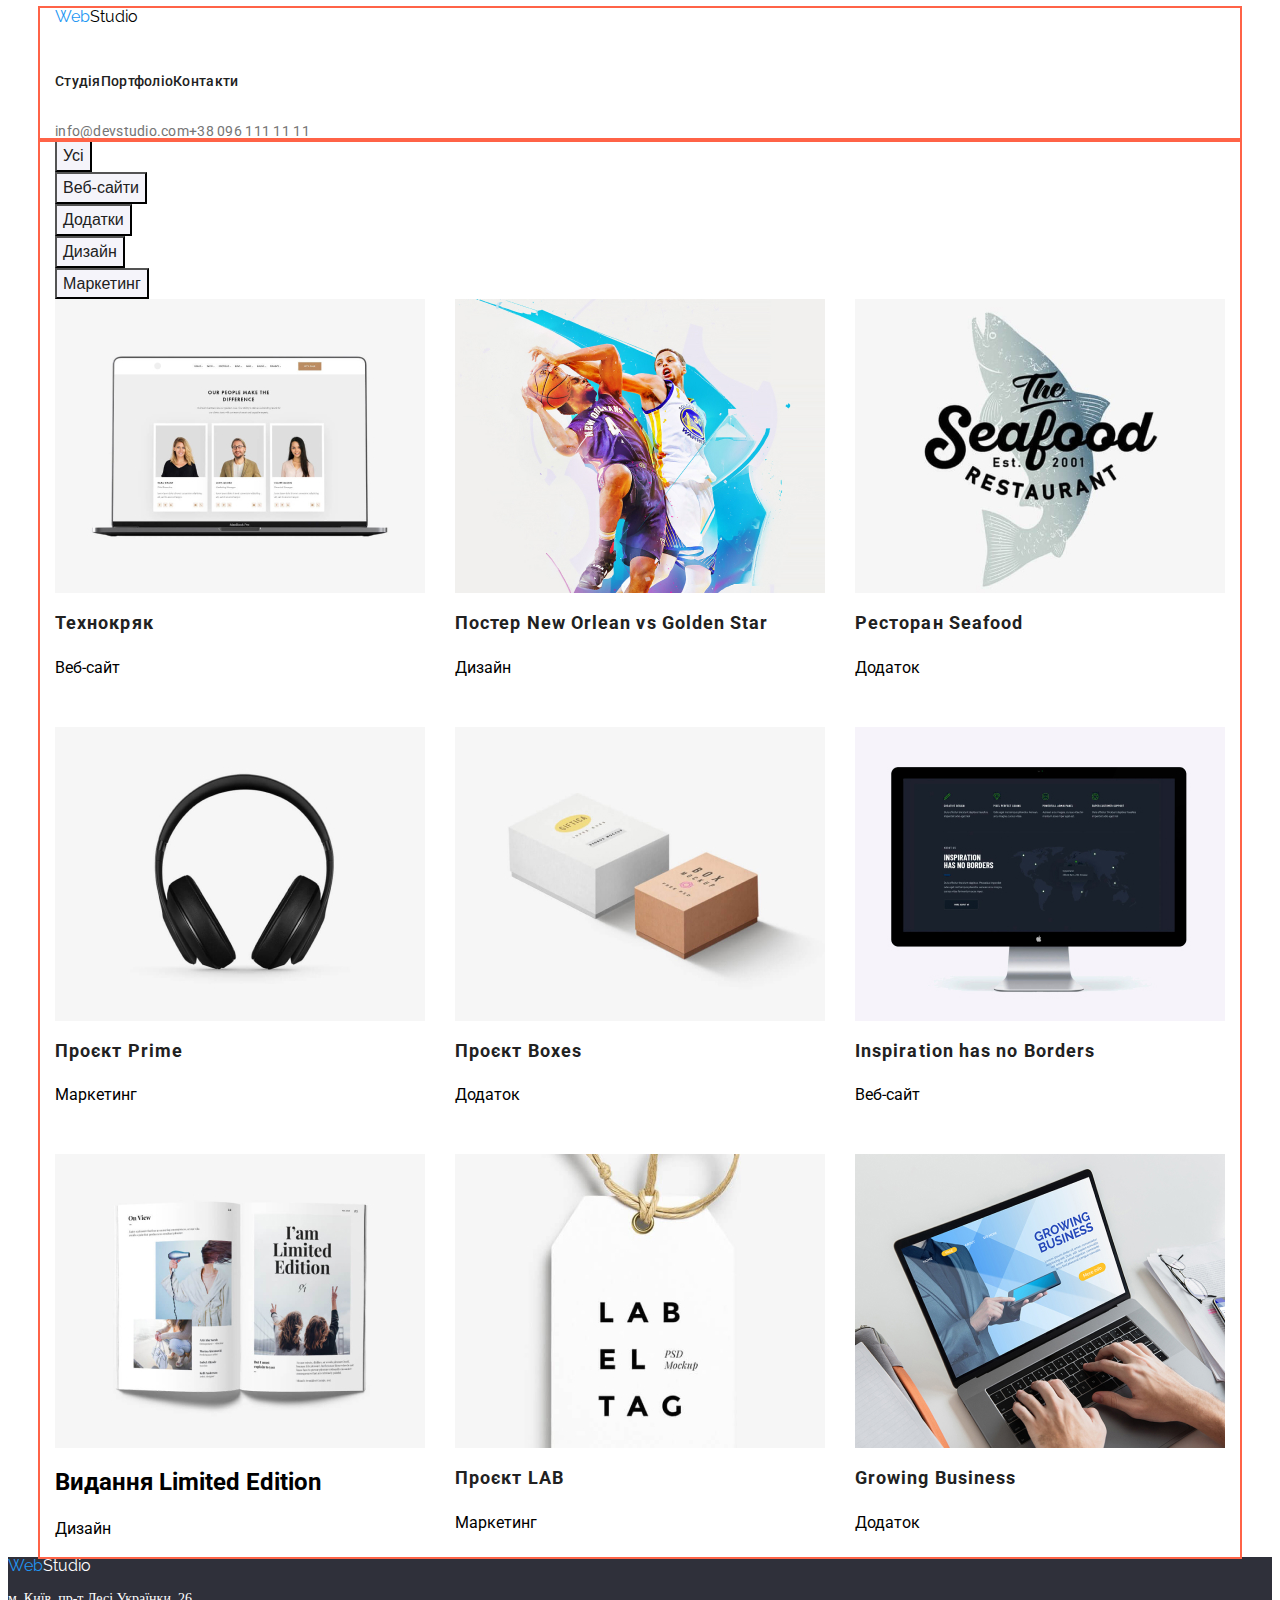
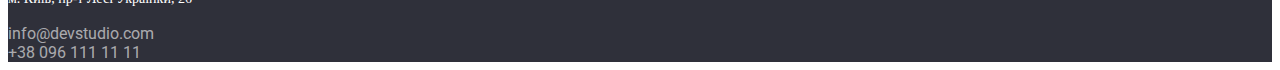
==== portfolio.html @ 12a49da2 "Вносить зміни у стилістику" ====
<!DOCTYPE html>
<html lang="uk">
  <head>
    <meta charset="UTF-8" />
    <meta http-equiv="X-UA-Compatible" content="IE=edge" />
    <meta name="viewport" content="width=device-width, initial-scale=1.0" />
    <title>Портфоліо</title>
    <link rel="preconnect" href="https://fonts.googleapis.com" />
    <link rel="preconnect" href="https://fonts.gstatic.com" crossorigin />
    <link
      href="https://fonts.googleapis.com/css2?family=Raleway:wght@700&family=Roboto:wght@400;500;700;900&display=swap"
      rel="stylesheet"
    />
    <link
      rel="stylesheet"
      href="https://cdnjs.cloudflare.com/ajax/libs/modern-normalize/1.1.0/modern-normalize.min.css"
      integrity="sha512-wpPYUAdjBVSE4KJnH1VR1HeZfpl1ub8YT/NKx4PuQ5NmX2tKuGu6U/JRp5y+Y8XG2tV+wKQpNHVUX03MfMFn9Q=="
      crossorigin="anonymous"
      referrerpolicy="no-referrer"
    />
    <link rel="stylesheet" href="./css/styles.css" />
  </head>
  <body>
    <header class="header">
      <div class="container">
        <a href="" class="link logo"
          ><span class="logo-decorate">Web</span>Studio</a
        >
        <p></p>
        <nav class="nav">
          <ul class="nav-list">
            <li class="current list">
              <a href="" class="nav-link link">Студія</a>
            </li>
            <li class="list">
              <a href="./portfolio.html" class="nav-link link">Портфоліо</a>
            </li>
            <li class="list"><a href="" class="nav-link link">Контакти</a></li>
          </ul>
        </nav>
        <ul class="contacts">
          <li class="list">
            <a class="link contacts-link" href="mailto:info@devstudio.com"
              >info@devstudio.com</a
            >
          </li>
          <li class="list">
            <a class="link contacts-link" href="tel:+380961111111"
              >+38 096 111 11 11</a
            >
          </li>
        </ul>
      </div>
    </header>
    <main>
      <section>
        <div class="container buttons-list">
          <h1 class="visually-hidden">Портфоліо</h1>
          <ul>
            <li class="link list">
              <button class="button" type="button">Усі</button>
            </li>
            <li class="link list">
              <button class="button" type="button">Веб-сайти</button>
            </li>
            <li class="link list">
              <button class="button" type="button">Додатки</button>
            </li>
            <li class="link list">
              <button class="button" type="button">Дизайн</button>
            </li>
            <li class="link list">
              <button class="button" type="button">Маркетинг</button>
            </li>
          </ul>
          <ul class="projects">
            <li class="projects-list link list">
              <img
                class="projects-item"
                src="./img/tehnokryack.jpg"
                width="370"
                alt="Технокряк"
              />
              <div class="projects-description">
                <h2 class="projects-title">Технокряк</h2>
                <p class="projects-about">Веб-сайт</p>
              </div>
            </li>
            <li class="projects-list link list">
              <img
                class="projects-item"
                src="./img/new-orlean.jpg"
                width="370"
                alt="New Orlean постер"
              />
              <div class="projects-description">
                <h2 class="projects-title">Постер New Orlean vs Golden Star</h2>
                <p class="projects-about">Дизайн</p>
              </div>
            </li>
            <li class="projects-list link list">
              <img
                class="projects-item"
                src="./img/seafood.jpg"
                width="370"
                alt="Ресторан Seafood"
              />
              <div class="projects-description">
                <h2 class="projects-title">Ресторан Seafood</h2>
                <p class="projects-about">Додаток</p>
              </div>
            </li>
            <li class="projects-list link list">
              <img
                class="projects-item"
                src="./img/prime.jpg"
                width="370"
                alt="Проєкт Prime"
              />
              <div class="projects-description">
                <h2 class="projects-title">Проєкт Prime</h2>
                <p class="projects-about">Маркетинг</p>
              </div>
            </li>
            <li class="projects-list link list">
              <img
                class="projects-item"
                src="./img/boxes.jpg"
                width="370"
                alt="Проєкт Boxes"
              />
              <div class="projects-description">
                <h2 class="projects-title">Проєкт Boxes</h2>
                <p class="projects-about">Додаток</p>
              </div>
            </li>
            <li class="projects-list link list">
              <img
                class="projects-item"
                src="./img/inspiration.jpg"
                width="370"
                alt="Inspiration has no Borders"
              />
              <div class="projects-description">
                <h2 class="projects-title">Inspiration has no Borders</h2>
                <p class="projects-about">Веб-сайт</p>
              </div>
            </li>
            <li class="projects-list link list">
              <img
                class="projects-item"
                src="./img/limited-edition.jpg"
                width="370"
                alt="Видання Limited Edition"
              />
              <div class="projects-description">
                <h2>Видання Limited Edition</h2>
                <p class="projects-about">Дизайн</p>
              </div>
            </li>
            <li class="projects-list link list">
              <img
                class="projects-item"
                src="./img/lab.jpg"
                width="370"
                alt="Проєкт LAB"
              />
              <div class="projects-description">
                <h2 class="projects-title">Проєкт LAB</h2>
                <p class="projects-about">Маркетинг</p>
              </div>
            </li>
            <li class="projects-list link list">
              <img
                class="projects-item"
                src="./img/growing-business.jpg"
                width="370"
                alt="Growing Business"
              />
              <div class="projects-description">
                <h2 class="projects-title">Growing Business</h2>
                <p class="projects-about">Додаток</p>
              </div>
            </li>
          </ul>
        </div>
      </section>
    </main>
    <footer class="footer">
      <a href="" class="link logo footer-logo"
        ><span class="logo-decorate">Web</span>Studio</a
      >
      <address class="address">
        <p class="post-address">м. Київ, пр-т Лесі Українки, 26</p>
        <a href="mailto:info@devstudio.com" class="link address-details"
          >info@devstudio.com</a
        ><br />
        <a href="tel:+380961111111" class="link address-details"
          >+38 096 111 11 11</a
        >
      </address>
    </footer>
  </body>
</html>
---- css/styles.css ----
/* -------Загальні --------*/
:root {
    /* Кольори */
--background-primary: #f5f5f5;
--background-second: #F5F4FA;
--background-elements: #2F303A;
--color-primary: #757575;
--color-grey: #212121;
--color-black: #000000;
--color-blue: #2196f3;
--color-white: #ffffff;
}
 
*,
*::before,
*::after {
    box-sizing: border-box;
}

p, h1, h2, h3: {
    margin: 0;
}

ul {
    margin: 0;
    padding: 0;
}

button {
    cursor: pointer;
}

address {
    font-style: normal;
}

.page {
    font-family: 'Roboto', sans-serif;
    font-size: 14px;

    background-color: var(--background-primary);
    color: var(--color-primary);

    letter-spacing: 0.03em;
}

.link {
    text-decoration: none;
    font-family: 'Roboto', sans-serif;
}

.list {
    list-style: none;
}

.visually-hidden {
    position: absolute;
    width: 1px;
    height: 1px;
    margin: -1px;
    border: 0;
    padding: 0;
    
    white-space: nowrap;
    clip-path: inset(100%);
    clip: rect(0 0 0 0);
    overflow: hidden;
  }

.current {
    color: var(--color-blue);
}

.section-title {
    font-weight: 700;
    font-size: 36px;
    line-height: 1.16;
    text-align: center;
}

.container {
    width: 1200px;
    padding-right: 15px;
    padding-left: 15px;
    margin: 0 auto;
    
    outline: 2px solid tomato;
}

img {
    display: block;
}
/* -----Хедер --- */

/* header {
    
} */

.logo {
    font-family: 'Raleway', sans-serif;
    line-height: 1;
    color: var(--color-black);
}

.logo .logo-decorate {
    color: var(--color-blue);
}

/* .nav {
    
} */

.main-nav {
    display: flex;
    align-items: center;
    justify-content: space-around;
    /* padding-top: 24px;
    padding-bottom: 25px; */
}

.nav-list {
    display: flex;
    margin-right: 50px;
}

.nav-list .list:last-child {
    margin-right: 0;
}

.nav-link {
    display: block;
    padding-top: 32px;
    padding-bottom: 32px;

    font-weight: 500;
    font-size: 14px;
    line-height: 1.14;
    letter-spacing: 0.02em;
    color: var(--color-grey);
}

.nav-link:hover,
.nav-link:focus {
    color: var(--color-blue);
}

.contacts {
    display: flex;
}

.contacts .contacts-list + .contacts-list {
    margin-left: 50px;
}

.contacts .contacts-link {
    font-size: 14px;
    line-height: 1.14;
    letter-spacing: 0.02em;
    color: var(--color-primary)
}

.contacts-link:hover,
.contacts-link:focus {
    color: var(--color-blue);
}


/* -------Секція хіро------*/

.hero {
    background-color: var(--background-elements); 
    text-align: center;
}

.hero-content {
    padding: 200px;
  }

.hero-title {
    color: var(--color-white);
    text-transform: uppercase;
    font-weight: 900;
    font-size: 44px;
    line-height: 1.36;
    letter-spacing: 0.06em;
    text-align: center;
    max-width: 696px;
    margin-bottom: 30px;
}
.hero-button {
    background-color: var(--color-blue);
    color: var(--color-white);
    font-weight: 700;
    font-size: 16px;
    line-height: 1.87;
    letter-spacing: 0.06em;
}

/* -----Секція advantages-------*/

/* .advantages {

} */

.advantages .advantages-title {
     font-weight: 700;
     font-size: 14px;
     line-height: 1.14;
     color: var(--color-grey);
     text-transform: uppercase;
}

.advantages .advantages-note {
     line-height: 1.71;
}

.advantages-parts {
    display: flex;
}

.advantages .advantages-list {
    width: calc((100% - 90px)) / 4);
}

-------Секція Duties------- */

/* .duties {

} */

.duties-title {
    margin-bottom: 50px;
} 

.duties .duties-list {
display: flex;
/* justify-content: space-between; */
margin-right: 30px;
padding-bottom: 94px;
}

.duties .duties-list:last-child {
margin-right: 0;
}

.duties-examples {
}

/* -----Секція Team --------*/

/* .team {
}
.team-title {

} */

/* .team-list {
}

.team-icon {
} */
/* .team-photo {
} */
.team .team-name {
    font-weight: 500;
    font-size: 16px;
    line-height: 1.18;
    text-align: center;
}
.team .team-role {
    font-size: 16px;
    text-align: center;
}

.footer {
    background-color: var(--background-elements);
}

.footer-logo {
    color: var(--color-white);
}

.address {
    font: inherit;
}

.address .post-address {
    font-size: 14px;
    color: var(--color-white);
    line-height: 1.46;
}

.address-details {
    color: rgba(255, 255, 255, 0.6);
}

/* .buttons-list {
} */
.button {
    font-weight: 500;
    font-size: 16px;
    line-height: 1.62;
    color: var(--color-grey);
    background-color: var(--background-second);
    text-align: center;
}

.button:hover,
.button:focus {
    color: var(--color-blue);
}

/* ----Секція Portfolio ------ */

.container .buttons-list {
    margin-bottom: 50px;

    
}

/* .buttons-list .list:not(:last-child) {
    margin-right: 8px;
}

.buttons-list .list:last-child {
    margin-right: 0;
} */

.projects {
    display: flex;
    flex-wrap: wrap;
} 

.projects .projects-list {
    width: calc((100% - 60px)) / 3) 
    border: 1px;
    margin-right: 30px;
    margin-bottom: 30px;
}

.projects .projects-list:nth-child(3n) {
    margin-right: 0;
}

.projects .projects-list:nth-last-child(-n+3) {
    margin-bottom: 0;
}

/* .projects-item {
}  */
.projects-title {
    color: var(--color-grey);
    font-weight: 700;
    font-size:18px;
    line-height: 1.71;
    letter-spacing: 00.06em;
}

.projects-about {
    font-size: 16px;
    line-height: 1.6;
}

.projects .projects-description {
    border: 1px;
    border-color: #EEEEEE;
}
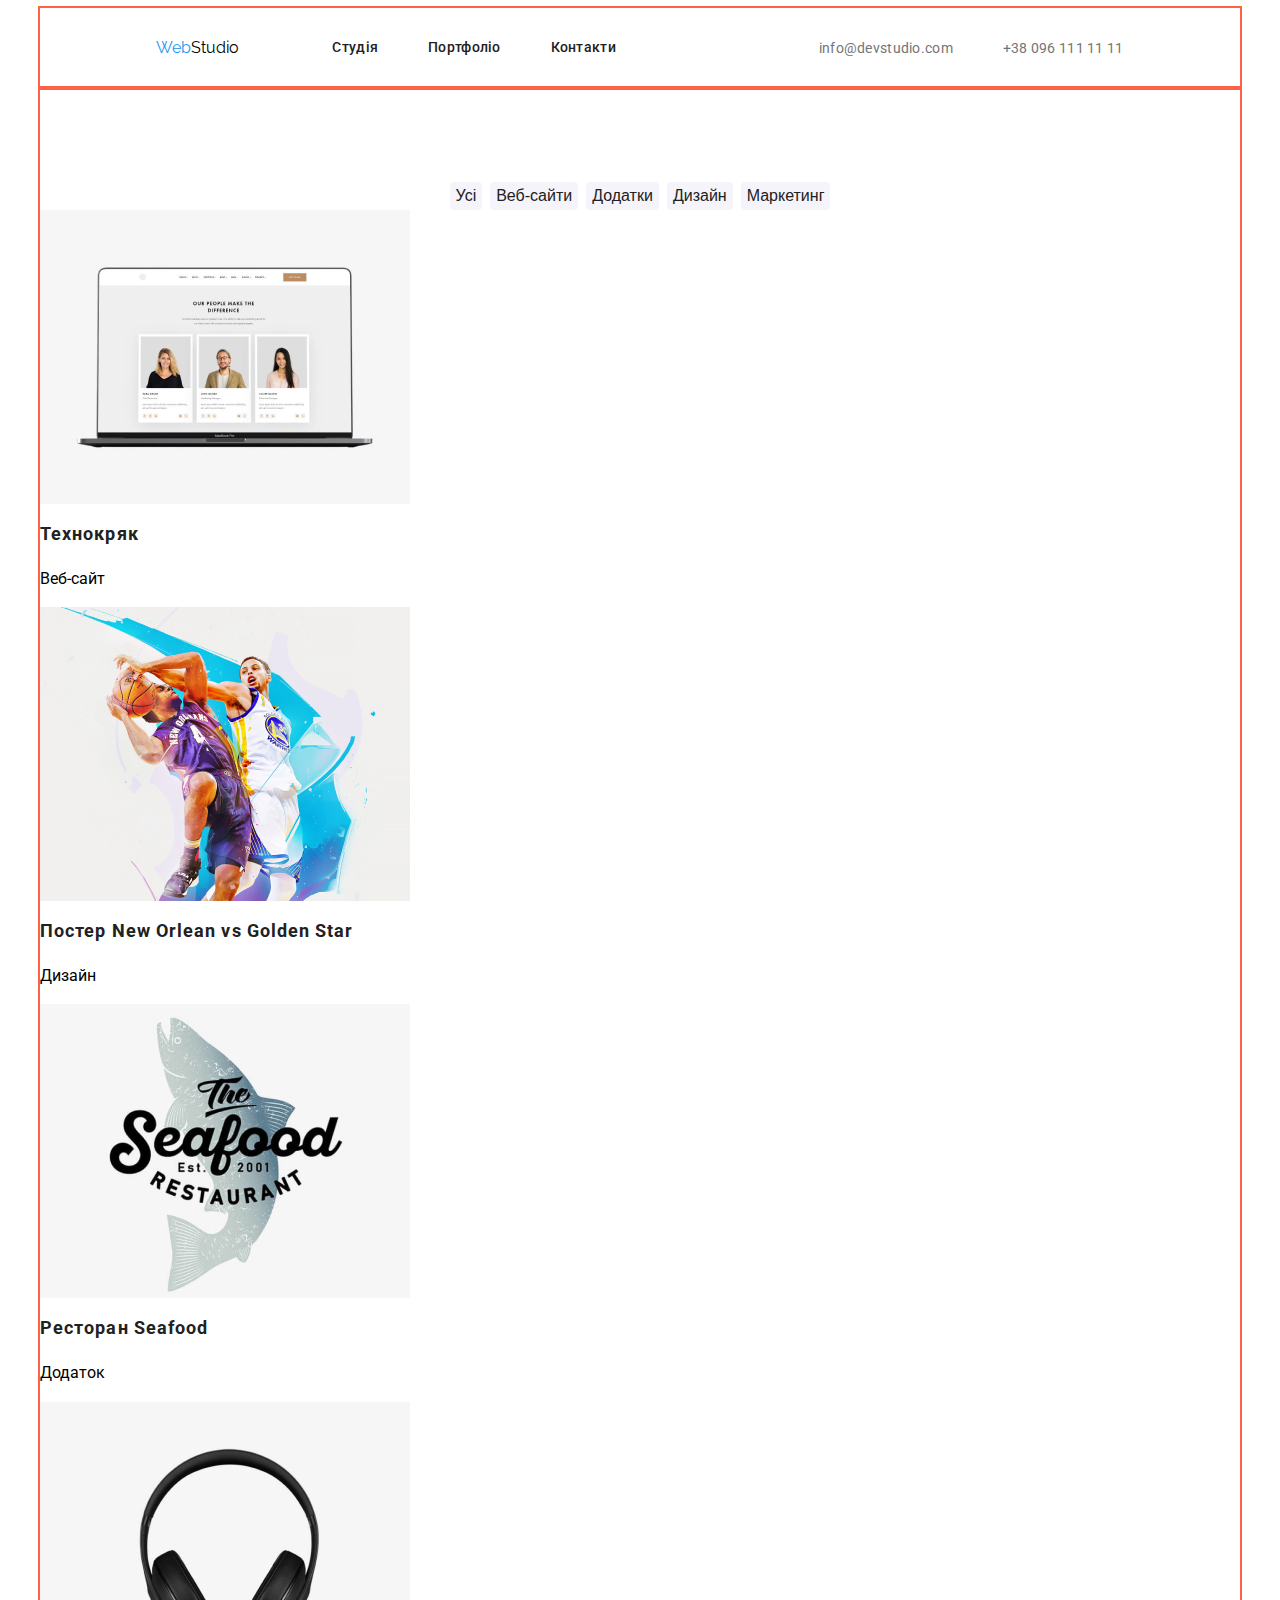
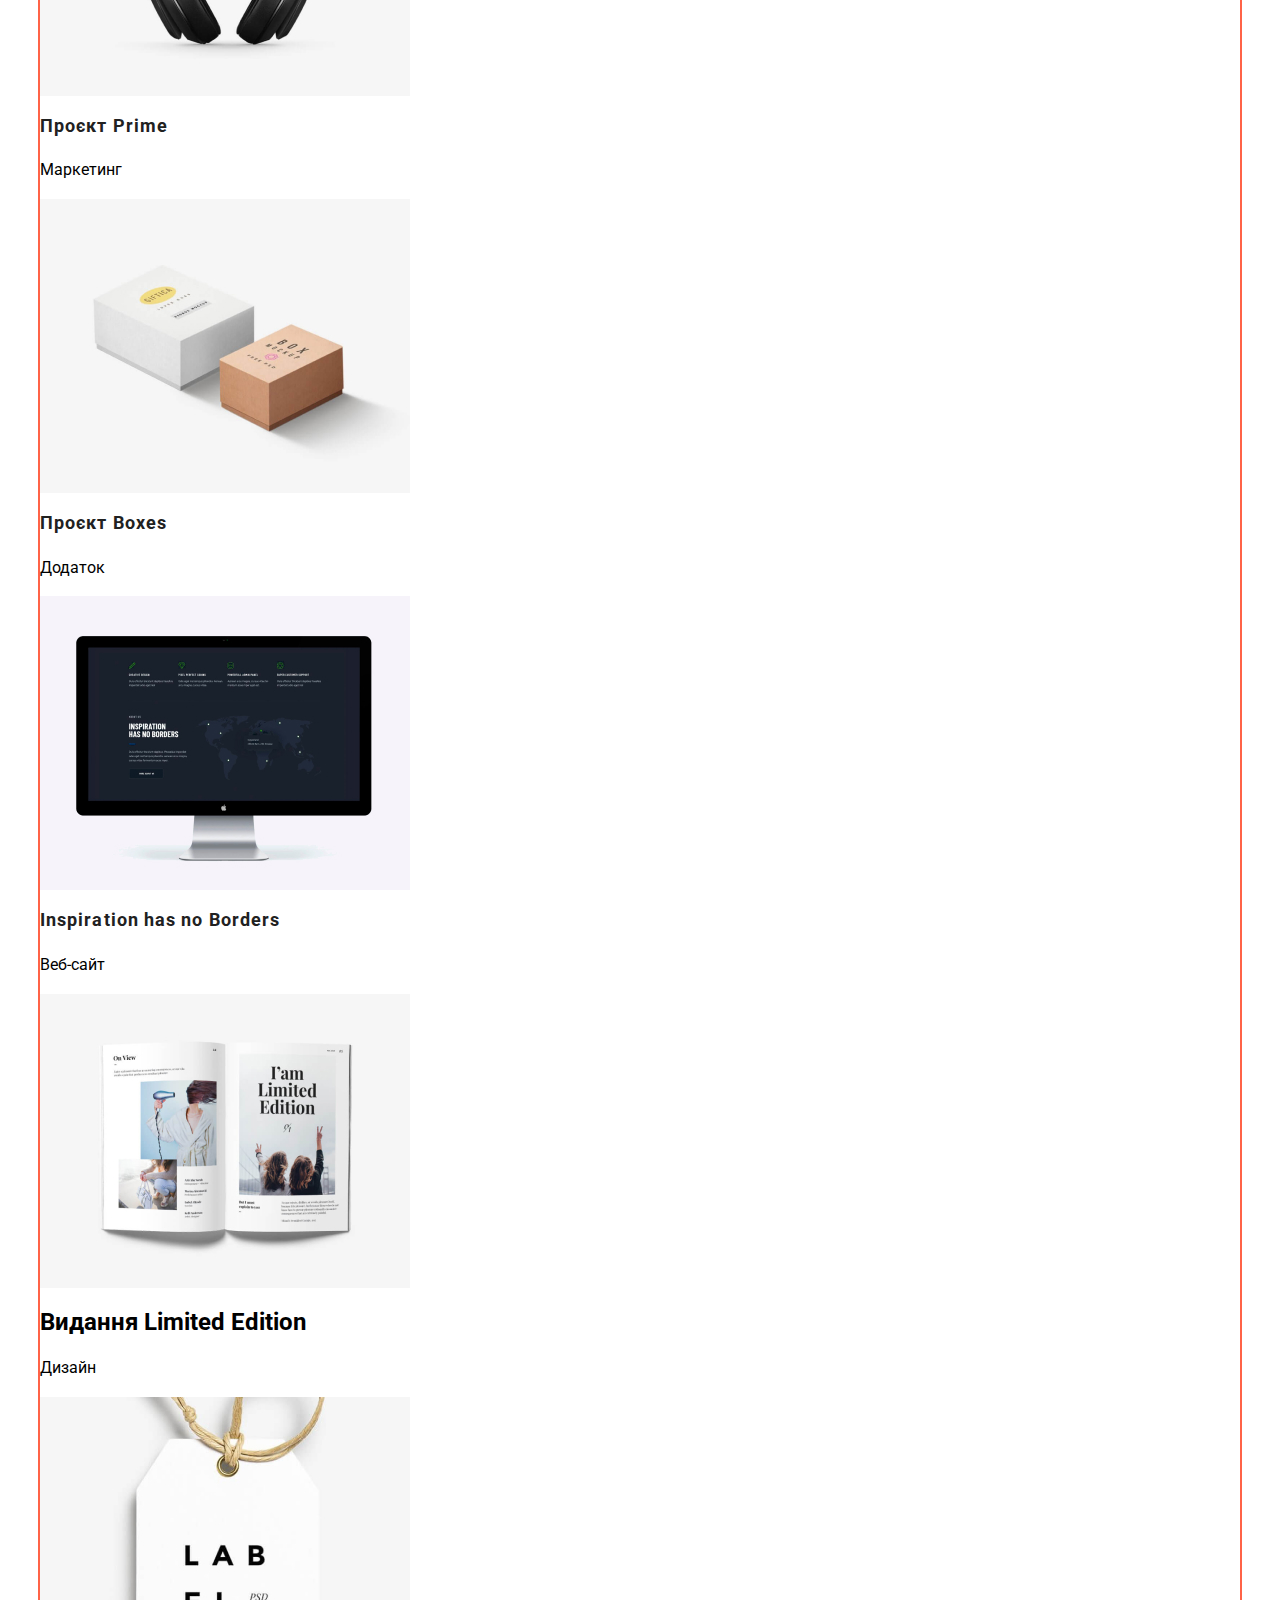
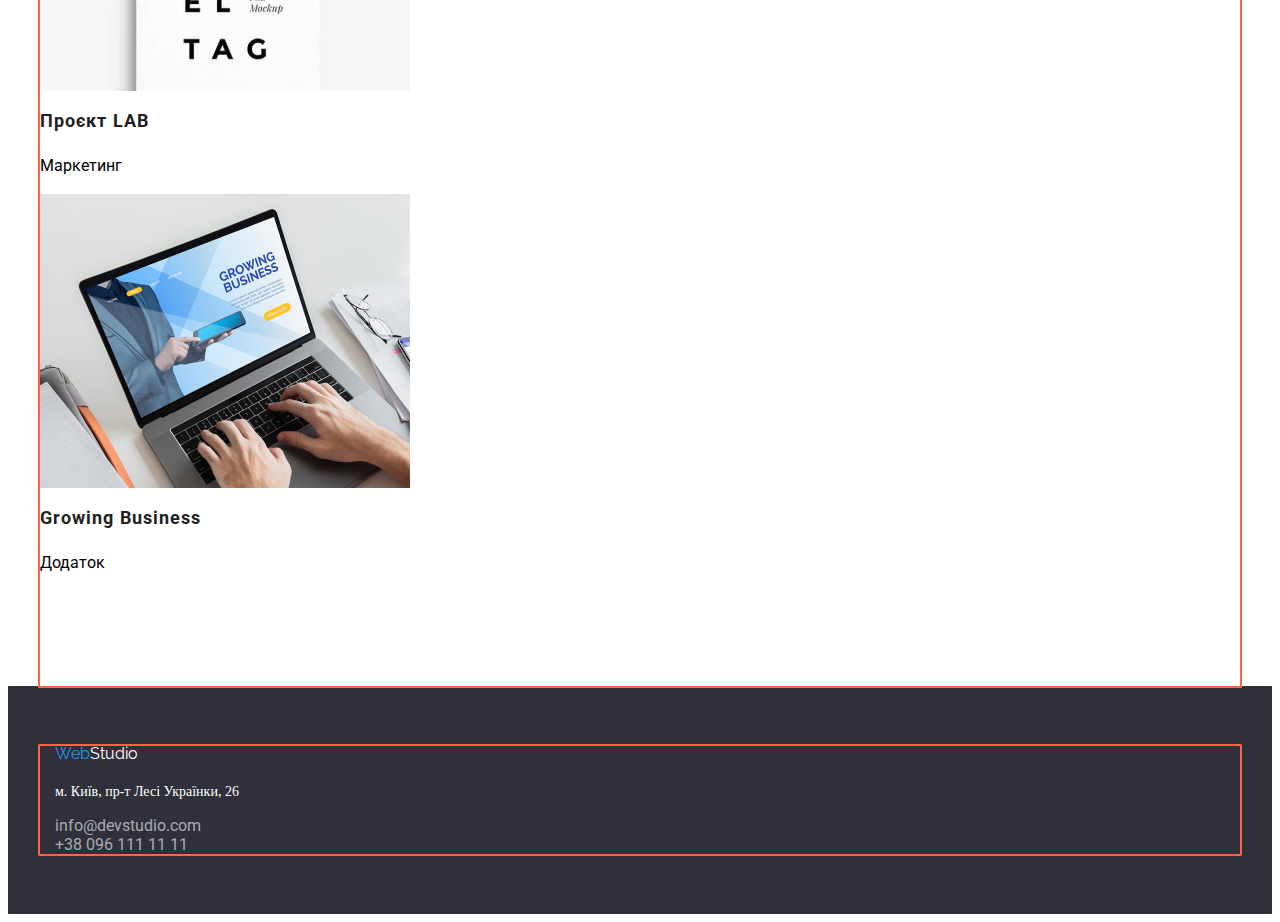
==== commit 092ae05f: "Стилізує кнопки" ====
--- a/portfolio.html
+++ b/portfolio.html
@@ -22,29 +22,33 @@
   </head>
   <body>
     <header class="header">
-      <div class="container">
-        <a href="" class="link logo"
-          ><span class="logo-decorate">Web</span>Studio</a
-        >
-        <p></p>
-        <nav class="nav">
-          <ul class="nav-list">
-            <li class="current list">
-              <a href="" class="nav-link link">Студія</a>
-            </li>
-            <li class="list">
-              <a href="./portfolio.html" class="nav-link link">Портфоліо</a>
-            </li>
-            <li class="list"><a href="" class="nav-link link">Контакти</a></li>
-          </ul>
-        </nav>
+      <div class="container main-nav">
+        <div class="container-nav-logo">
+          <a href="" class="link logo"
+            ><span class="logo-decorate">Web</span>Studio</a
+          >
+          <p></p>
+          <nav class="nav">
+            <ul class="nav-list">
+              <li class="current list">
+                <a href="" class="nav-link link">Студія</a>
+              </li>
+              <li class="list">
+                <a href="./portfolio.html" class="nav-link link">Портфоліо</a>
+              </li>
+              <li class="list">
+                <a href="" class="nav-link link">Контакти</a>
+              </li>
+            </ul>
+          </nav>
+        </div>
         <ul class="contacts">
-          <li class="list">
+          <li class="list contacts-list">
             <a class="link contacts-link" href="mailto:info@devstudio.com"
               >info@devstudio.com</a
             >
           </li>
-          <li class="list">
+          <li class="list contacts-list">
             <a class="link contacts-link" href="tel:+380961111111"
               >+38 096 111 11 11</a
             >
@@ -54,23 +58,23 @@
     </header>
     <main>
       <section>
-        <div class="container buttons-list">
+        <div class="container container-projects">
           <h1 class="visually-hidden">Портфоліо</h1>
-          <ul>
-            <li class="link list">
-              <button class="button" type="button">Усі</button>
-            </li>
-            <li class="link list">
-              <button class="button" type="button">Веб-сайти</button>
-            </li>
-            <li class="link list">
-              <button class="button" type="button">Додатки</button>
-            </li>
-            <li class="link list">
-              <button class="button" type="button">Дизайн</button>
-            </li>
-            <li class="link list">
-              <button class="button" type="button">Маркетинг</button>
+          <ul class="buttons-list">
+            <li class="link list">
+              <button class="button button-portfolio" type="button">Усі</button>
+            </li>
+            <li class="link list">
+              <button class="button button-portfolio" type="button">Веб-сайти</button>
+            </li>
+            <li class="link list">
+              <button class="button button-portfolio" type="button">Додатки</button>
+            </li>
+            <li class="link list">
+              <button class="button button-portfolio" type="button">Дизайн</button>
+            </li>
+            <li class="link list">
+              <button class="button button-portfolio" type="button">Маркетинг</button>
             </li>
           </ul>
           <ul class="projects">
@@ -187,18 +191,20 @@
       </section>
     </main>
     <footer class="footer">
-      <a href="" class="link logo footer-logo"
-        ><span class="logo-decorate">Web</span>Studio</a
-      >
-      <address class="address">
-        <p class="post-address">м. Київ, пр-т Лесі Українки, 26</p>
-        <a href="mailto:info@devstudio.com" class="link address-details"
-          >info@devstudio.com</a
-        ><br />
-        <a href="tel:+380961111111" class="link address-details"
-          >+38 096 111 11 11</a
+      <div class="container">
+        <a href="" class="link logo footer-logo"
+          ><span class="logo-decorate">Web</span>Studio</a
         >
-      </address>
+        <address class="address">
+          <p class="post-address">м. Київ, пр-т Лесі Українки, 26</p>
+          <a href="mailto:info@devstudio.com" class="link address-details"
+            >info@devstudio.com</a
+          ><br />
+          <a href="tel:+380961111111" class="link address-details"
+            >+38 096 111 11 11</a
+          >
+        </address>
+      </div>
     </footer>
   </body>
 </html>
--- a/css/styles.css
+++ b/css/styles.css
@@ -28,6 +28,7 @@
 
 button {
     cursor: pointer;
+    border-radius: 4px;
 }
 
 address {
@@ -106,25 +107,31 @@
     color: var(--color-blue);
 }
 
-/* .nav {
-    
-} */
-
 .main-nav {
     display: flex;
     align-items: center;
     justify-content: space-around;
-    /* padding-top: 24px;
-    padding-bottom: 25px; */
 }
 
 .nav-list {
     display: flex;
-    margin-right: 50px;
-}
-
-.nav-list .list:last-child {
-    margin-right: 0;
+    gap: 50px;
+    align-items: center;
+    margin-left: 93px;
+}
+
+.container-nav-logo {
+    display: flex;
+}
+
+.logo {
+    display: flex;
+    align-items: center;
+}
+
+.contacts {
+    display: flex;
+    gap: 50px;
 }
 
 .nav-link {
@@ -144,14 +151,6 @@
     color: var(--color-blue);
 }
 
-.contacts {
-    display: flex;
-}
-
-.contacts .contacts-list + .contacts-list {
-    margin-left: 50px;
-}
-
 .contacts .contacts-link {
     font-size: 14px;
     line-height: 1.14;
@@ -169,27 +168,30 @@
 
 .hero {
     background-color: var(--background-elements); 
-    text-align: center;
 }
 
 .hero-content {
-    padding: 200px;
+    padding: 200px 452px;
   }
 
 .hero-title {
     color: var(--color-white);
+
     text-transform: uppercase;
     font-weight: 900;
     font-size: 44px;
     line-height: 1.36;
     letter-spacing: 0.06em;
-    text-align: center;
-    max-width: 696px;
+
+    align-items: center;
+    width: 696px; 
     margin-bottom: 30px;
 }
+
 .hero-button {
     background-color: var(--color-blue);
     color: var(--color-white);
+
     font-weight: 700;
     font-size: 16px;
     line-height: 1.87;
@@ -198,9 +200,12 @@
 
 /* -----Секція advantages-------*/
 
-/* .advantages {
-
-} */
+.container-advantages {
+    display: flex;
+    gap: 30px;
+    margin: 0 auto;
+    padding: 94px 0;
+}
 
 .advantages .advantages-title {
      font-weight: 700;
@@ -208,59 +213,51 @@
      line-height: 1.14;
      color: var(--color-grey);
      text-transform: uppercase;
+     margin: 0 auto;
 }
 
 .advantages .advantages-note {
      line-height: 1.71;
 }
 
-.advantages-parts {
-    display: flex;
-}
-
-.advantages .advantages-list {
+.advantages-list {
     width: calc((100% - 90px)) / 4);
 }
 
+.advantages-note {
+    margin: 0 auto;
+}
+
 -------Секція Duties------- */
-
-/* .duties {
-
-} */
+.duties {
+    margin: 0 auto;
+}
 
 .duties-title {
+    margin: 0 0 50px 0;
+} 
+
+.duties .duties-list {
+    display: flex;
+    gap: 30px;
+}
+
+/* -----Секція Team --------*/
+.container-team {
+    padding: 94px 0;
+    margin: 0 auto;
+    background-color: var(--background-second);
+}
+
+.team-list {
+    display: flex;
+    gap: 30px;
+}
+
+.team-title {
     margin-bottom: 50px;
-} 
-
-.duties .duties-list {
-display: flex;
-/* justify-content: space-between; */
-margin-right: 30px;
-padding-bottom: 94px;
-}
-
-.duties .duties-list:last-child {
-margin-right: 0;
-}
-
-.duties-examples {
-}
-
-/* -----Секція Team --------*/
-
-/* .team {
-}
-.team-title {
-
-} */
-
-/* .team-list {
-}
-
-.team-icon {
-} */
-/* .team-photo {
-} */
+}
+
 .team .team-name {
     font-weight: 500;
     font-size: 16px;
@@ -274,10 +271,13 @@
 
 .footer {
     background-color: var(--background-elements);
+
+    padding: 60px 0;
 }
 
 .footer-logo {
     color: var(--color-white);
+    margin-bottom: 20px;
 }
 
 .address {
@@ -303,6 +303,7 @@
     color: var(--color-grey);
     background-color: var(--background-second);
     text-align: center;
+
 }
 
 .button:hover,
@@ -312,21 +313,28 @@
 
 /* ----Секція Portfolio ------ */
 
-.container .buttons-list {
-    margin-bottom: 50px;
-
-    
-}
-
-/* .buttons-list .list:not(:last-child) {
-    margin-right: 8px;
-}
-
-.buttons-list .list:last-child {
-    margin-right: 0;
-} */
-
-.projects {
+.container-projects {
+    padding: 94px 0;
+}
+
+.buttons-list {
+    display: flex;
+    justify-content: center;
+    gap: 8px;å
+}
+
+.button-portfolio {
+    border: 0;
+
+}
+
+.button-portfolio:focus,
+.button-portfolio:hover {
+    background-color: var(--color-blue);
+    color: var(--color-white);
+}
+
+/* .projects {
     display: flex;
     flex-wrap: wrap;
 } 
@@ -344,10 +352,8 @@
 
 .projects .projects-list:nth-last-child(-n+3) {
     margin-bottom: 0;
-}
-
-/* .projects-item {
-}  */
+} */
+
 .projects-title {
     color: var(--color-grey);
     font-weight: 700;
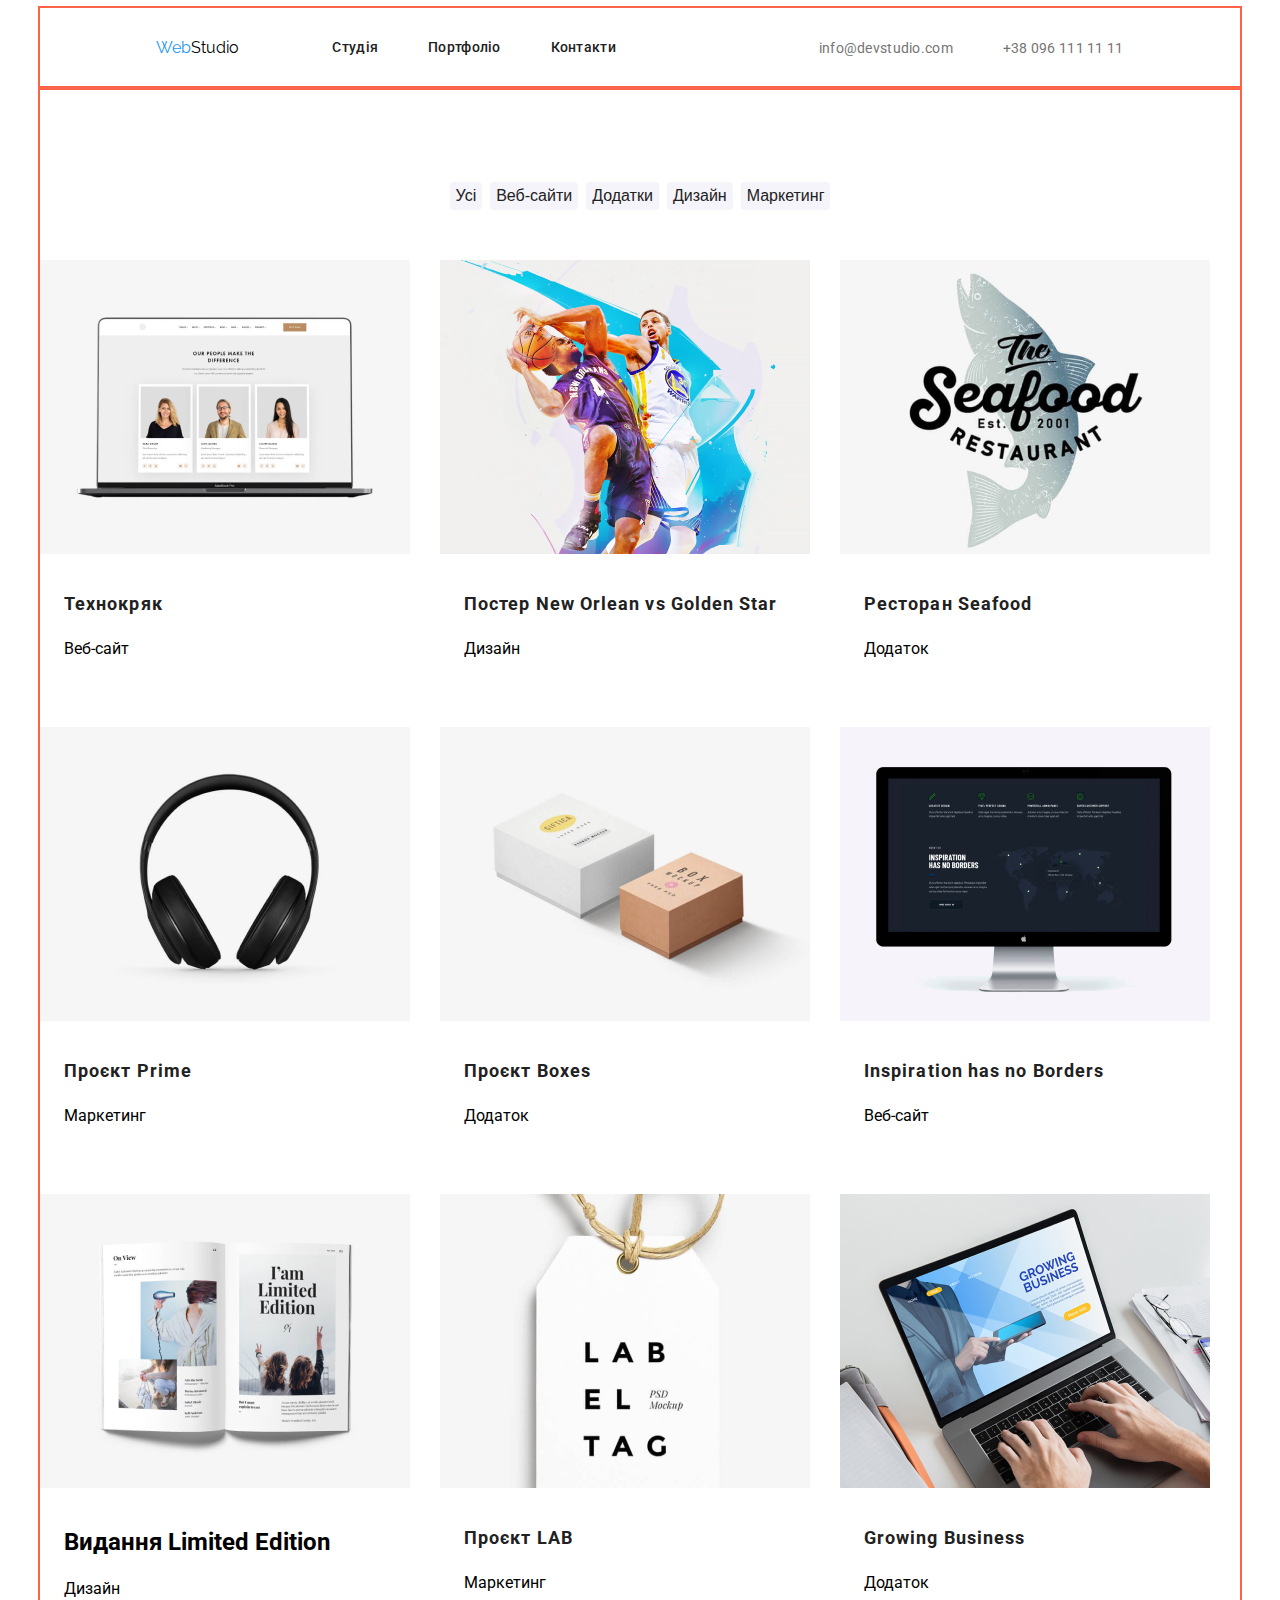
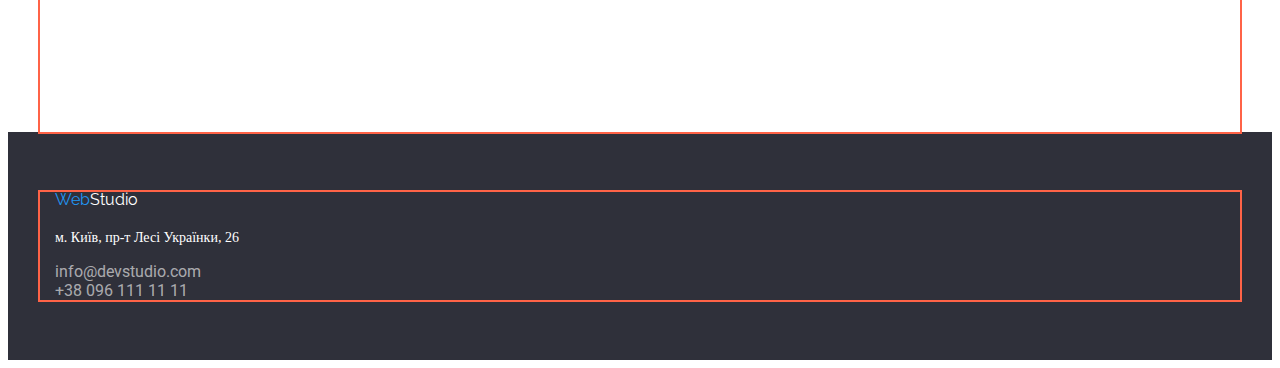
==== commit 5023468d: "вносить зміни" ====
--- a/portfolio.html
+++ b/portfolio.html
@@ -24,17 +24,17 @@
     <header class="header">
       <div class="container main-nav">
         <div class="container-nav-logo">
-          <a href="" class="link logo"
+          <a href="./index.html" class="link logo"
             ><span class="logo-decorate">Web</span>Studio</a
           >
           <p></p>
           <nav class="nav">
             <ul class="nav-list">
+              <li class="list">
+                <a href="./index.html" class="nav-link link">Студія</a>
+              </li>
               <li class="current list">
-                <a href="" class="nav-link link">Студія</a>
-              </li>
-              <li class="list">
-                <a href="./portfolio.html" class="nav-link link">Портфоліо</a>
+                <a href="" class="nav-link link">Портфоліо</a>
               </li>
               <li class="list">
                 <a href="" class="nav-link link">Контакти</a>
--- a/css/styles.css
+++ b/css/styles.css
@@ -320,12 +320,13 @@
 .buttons-list {
     display: flex;
     justify-content: center;
-    gap: 8px;å
+    gap: 8px;
+    margin-bottom: 50px;
 }
 
 .button-portfolio {
     border: 0;
-
+    background-color: var(--background-second);
 }
 
 .button-portfolio:focus,
@@ -334,9 +335,10 @@
     color: var(--color-white);
 }
 
-/* .projects {
+.projects {
     display: flex;
     flex-wrap: wrap;
+
 } 
 
 .projects .projects-list {
@@ -344,6 +346,9 @@
     border: 1px;
     margin-right: 30px;
     margin-bottom: 30px;
+
+    border: 1px;
+    border-color: #EEEEEE;
 }
 
 .projects .projects-list:nth-child(3n) {
@@ -352,7 +357,7 @@
 
 .projects .projects-list:nth-last-child(-n+3) {
     margin-bottom: 0;
-} */
+}
 
 .projects-title {
     color: var(--color-grey);
@@ -368,6 +373,5 @@
 }
 
 .projects .projects-description {
-    border: 1px;
-    border-color: #EEEEEE;
+   padding: 20px 24px;
 }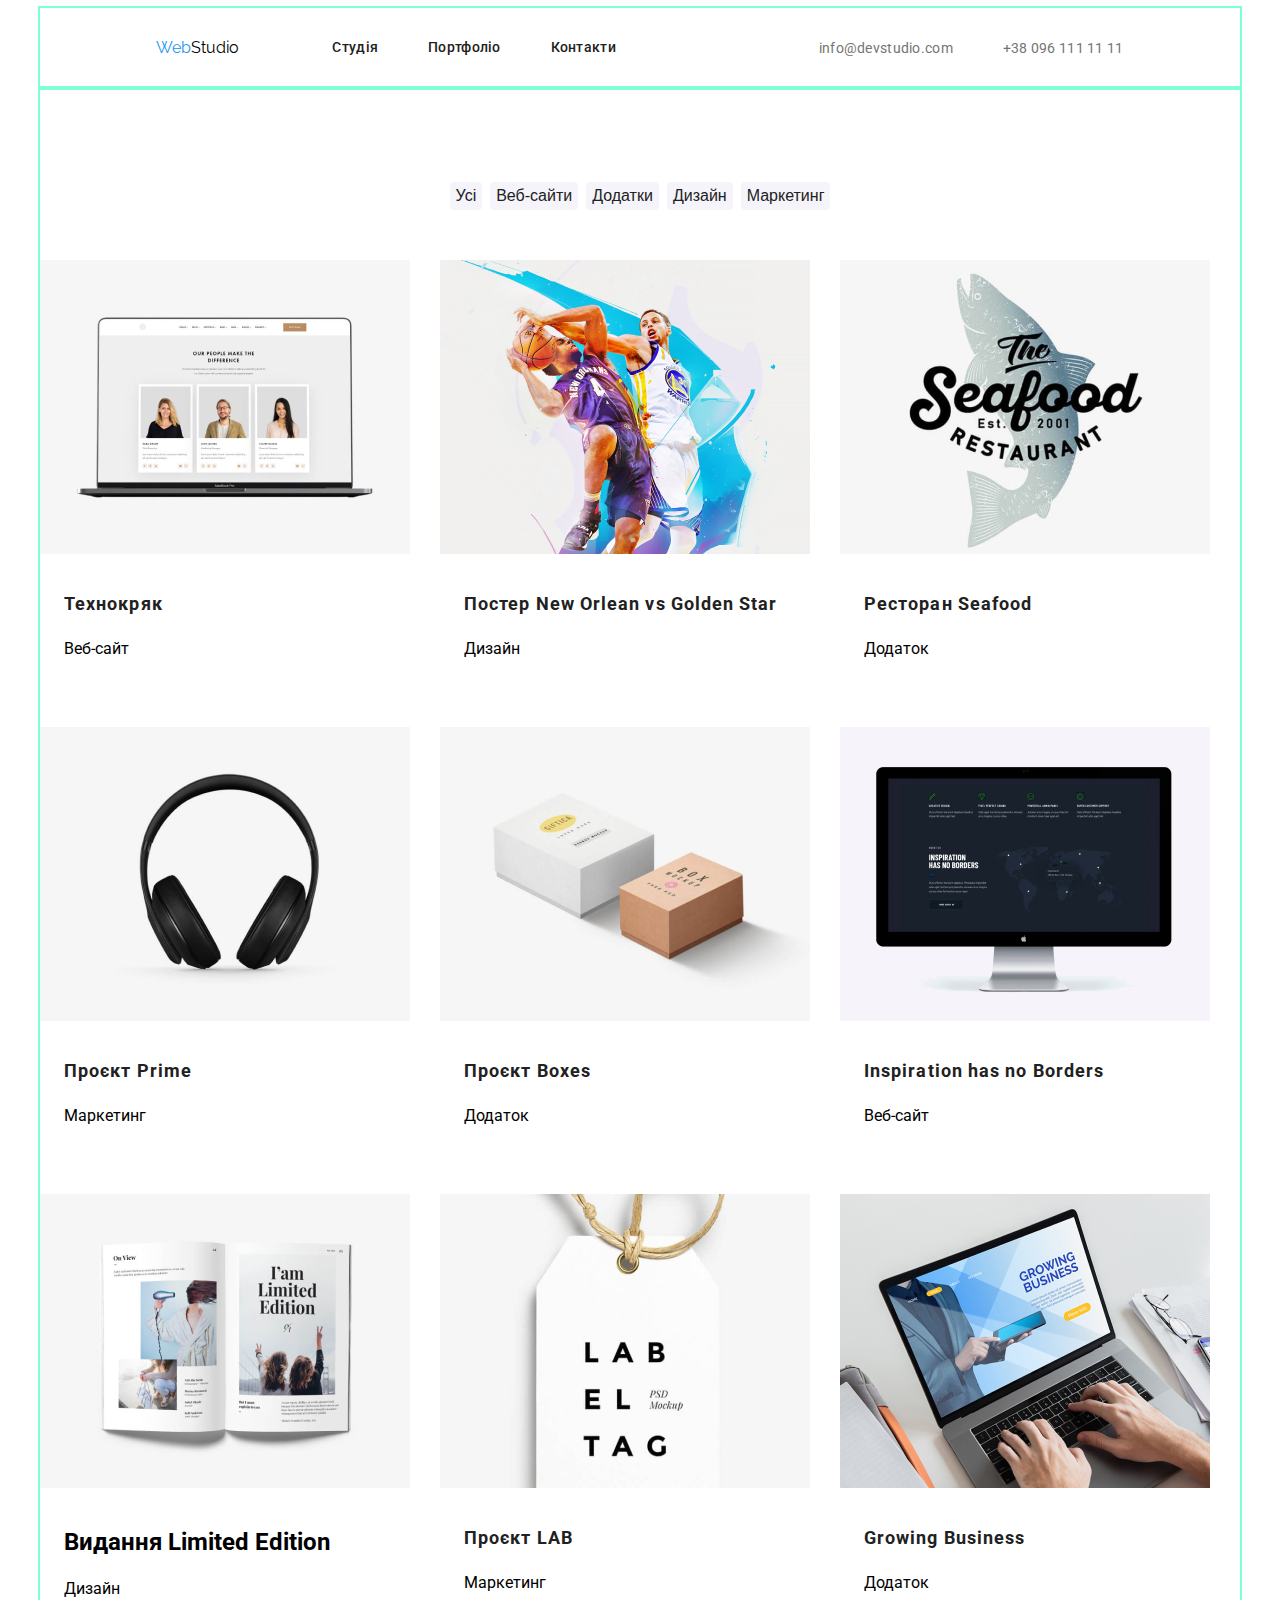
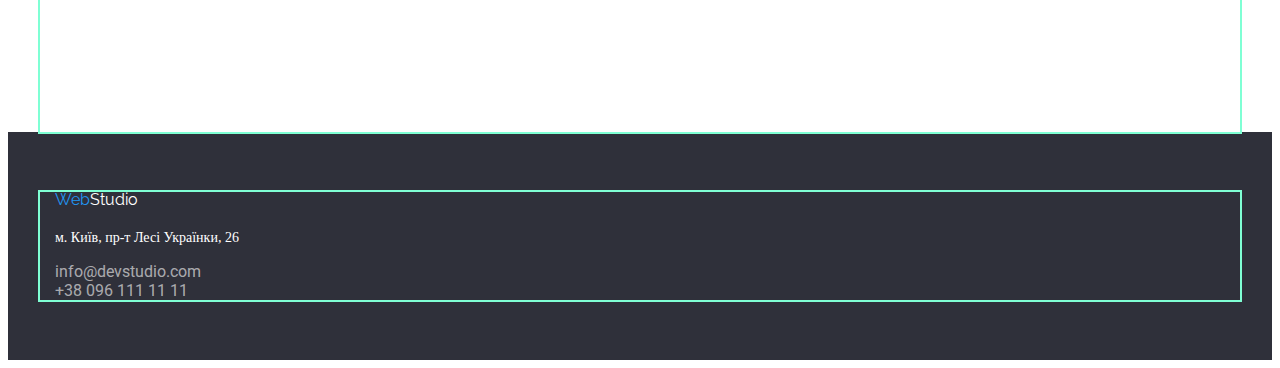
==== commit f887fe94: "Вносить зміни до хіро" ====
--- a/portfolio.html
+++ b/portfolio.html
@@ -193,8 +193,7 @@
     <footer class="footer">
       <div class="container">
         <a href="" class="link logo footer-logo"
-          ><span class="logo-decorate">Web</span>Studio</a
-        >
+          ><span class="logo-decorate">Web</span>Studio</a>
         <address class="address">
           <p class="post-address">м. Київ, пр-т Лесі Українки, 26</p>
           <a href="mailto:info@devstudio.com" class="link address-details"
--- a/css/styles.css
+++ b/css/styles.css
@@ -85,17 +85,13 @@
     padding-left: 15px;
     margin: 0 auto;
     
-    outline: 2px solid tomato;
+    outline: 2px solid aquamarine;
 }
 
 img {
     display: block;
 }
 /* -----Хедер --- */
-
-/* header {
-    
-} */
 
 .logo {
     font-family: 'Raleway', sans-serif;
@@ -163,16 +159,14 @@
     color: var(--color-blue);
 }
 
-
 /* -------Секція хіро------*/
 
 .hero {
+    text-align: center;
+    padding: 200px 0;
+
     background-color: var(--background-elements); 
 }
-
-.hero-content {
-    padding: 200px 452px;
-  }
 
 .hero-title {
     color: var(--color-white);
@@ -183,8 +177,7 @@
     line-height: 1.36;
     letter-spacing: 0.06em;
 
-    align-items: center;
-    width: 696px; 
+    max-width: 696px; 
     margin-bottom: 30px;
 }
 
@@ -338,7 +331,6 @@
 .projects {
     display: flex;
     flex-wrap: wrap;
-
 } 
 
 .projects .projects-list {
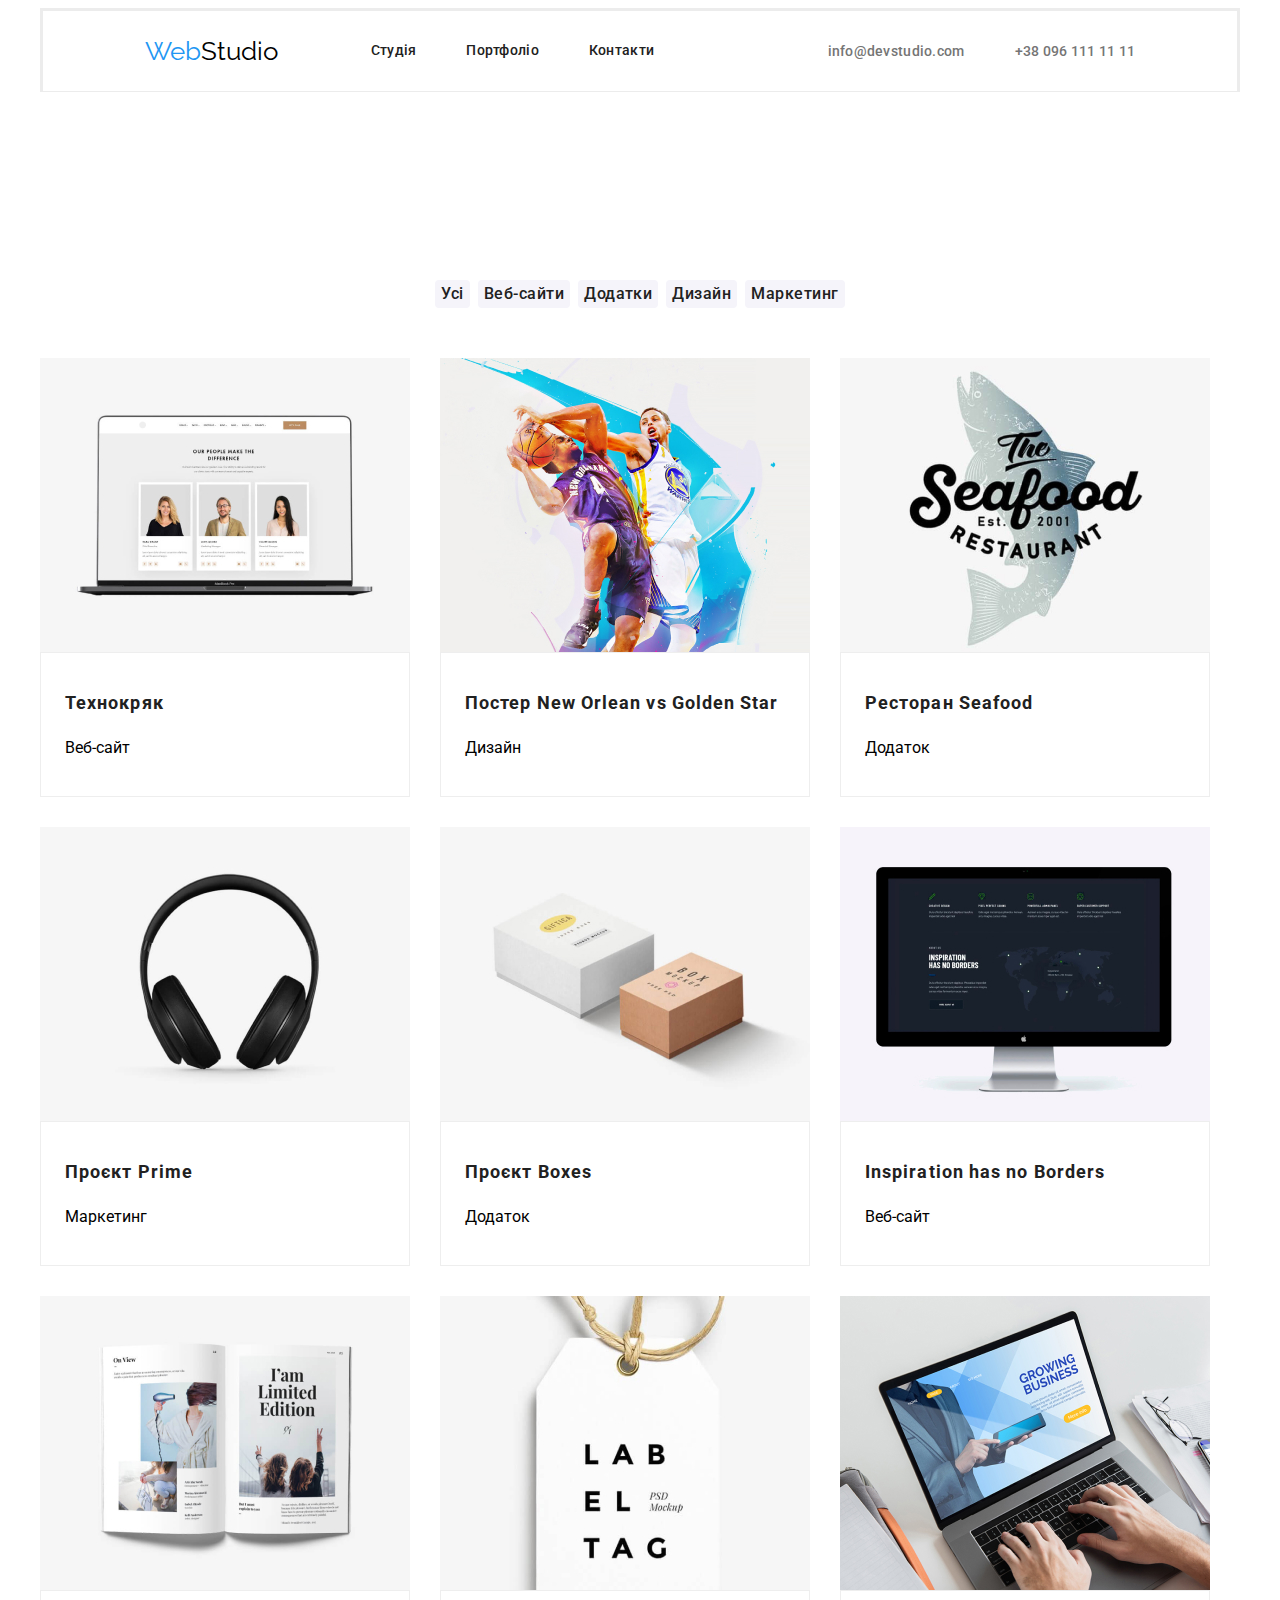
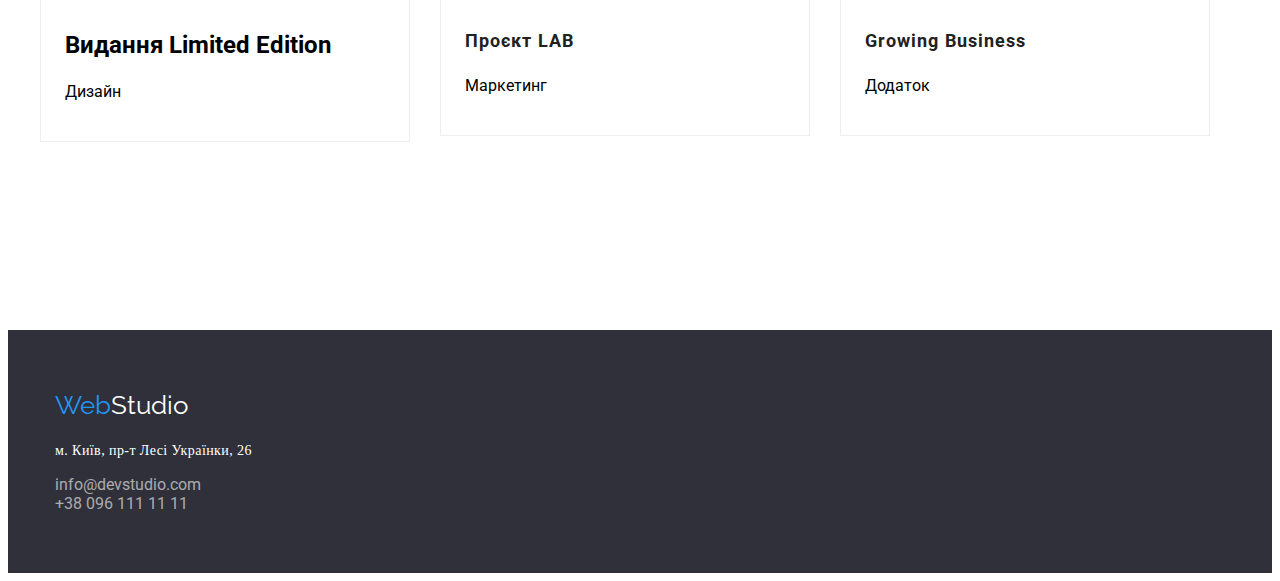
==== commit cee364f8: "Виправляє помилки" ====
--- a/portfolio.html
+++ b/portfolio.html
@@ -22,7 +22,7 @@
   </head>
   <body>
     <header class="header">
-      <div class="container main-nav">
+      <div class="container main-nav header-portfolio">
         <div class="container-nav-logo">
           <a href="./index.html" class="link logo"
             ><span class="logo-decorate">Web</span>Studio</a
@@ -57,7 +57,7 @@
       </div>
     </header>
     <main>
-      <section>
+      <section class="portfolio">
         <div class="container container-projects">
           <h1 class="visually-hidden">Портфоліо</h1>
           <ul class="buttons-list">
--- a/css/styles.css
+++ b/css/styles.css
@@ -85,7 +85,7 @@
     padding-left: 15px;
     margin: 0 auto;
     
-    outline: 2px solid aquamarine;
+    /* outline: 2px solid aquamarine; */
 }
 
 img {
@@ -95,7 +95,8 @@
 
 .logo {
     font-family: 'Raleway', sans-serif;
-    line-height: 1;
+    font-size: 26px;
+    line-height: 1.19;
     color: var(--color-black);
 }
 
@@ -149,9 +150,11 @@
 
 .contacts .contacts-link {
     font-size: 14px;
+    font-weight: 500;
     line-height: 1.14;
     letter-spacing: 0.02em;
     color: var(--color-primary)
+
 }
 
 .contacts-link:hover,
@@ -178,6 +181,9 @@
     letter-spacing: 0.06em;
 
     max-width: 696px; 
+
+    margin-left: auto;
+    margin-right: auto;
     margin-bottom: 30px;
 }
 
@@ -189,6 +195,9 @@
     font-size: 16px;
     line-height: 1.87;
     letter-spacing: 0.06em;
+
+    width: 216px;
+    height: 50px;
 }
 
 /* -----Секція advantages-------*/
@@ -204,9 +213,11 @@
      font-weight: 700;
      font-size: 14px;
      line-height: 1.14;
+
      color: var(--color-grey);
      text-transform: uppercase;
      margin: 0 auto;
+     margin-bottom: 10px;
 }
 
 .advantages .advantages-note {
@@ -224,10 +235,13 @@
 -------Секція Duties------- */
 .duties {
     margin: 0 auto;
+    padding: 94px 0;
 }
 
 .duties-title {
     margin: 0 0 50px 0;
+
+    color: var(--color-grey);
 } 
 
 .duties .duties-list {
@@ -236,6 +250,11 @@
 }
 
 /* -----Секція Team --------*/
+
+.team {
+    padding: 94px 0;
+}
+
 .container-team {
     padding: 94px 0;
     margin: 0 auto;
@@ -248,7 +267,9 @@
 }
 
 .team-title {
+    margin-top: 0;
     margin-bottom: 50px;
+    color: var(--color-grey);
 }
 
 .team .team-name {
@@ -257,9 +278,18 @@
     line-height: 1.18;
     text-align: center;
 }
+
 .team .team-role {
     font-size: 16px;
     text-align: center;
+    line-height: 1.17;
+    letter-spacing: 0.03em;
+}
+
+.team-description {
+    border: 1px;
+    border-style:solid;
+    border-color: #EEEEEE;
 }
 
 .footer {
@@ -281,6 +311,7 @@
     font-size: 14px;
     color: var(--color-white);
     line-height: 1.46;
+    letter-spacing: 0.03em;
 }
 
 .address-details {
@@ -306,6 +337,16 @@
 
 /* ----Секція Portfolio ------ */
 
+.portfolio {
+    padding: 94px 0;
+}
+
+.header-portfolio {
+    border-bottom: 1px;
+    border-style:solid;
+    border-color: #ECECEC;
+}
+
 .container-projects {
     padding: 94px 0;
 }
@@ -320,7 +361,13 @@
 .button-portfolio {
     border: 0;
     background-color: var(--background-second);
-}
+
+    font-family: 'Roboto', sans-serif;
+    font-size: 16px;
+    line-height: 1.62;
+    letter-spacing: 0.03em;
+}
+
 
 .button-portfolio:focus,
 .button-portfolio:hover {
@@ -338,9 +385,6 @@
     border: 1px;
     margin-right: 30px;
     margin-bottom: 30px;
-
-    border: 1px;
-    border-color: #EEEEEE;
 }
 
 .projects .projects-list:nth-child(3n) {
@@ -353,6 +397,7 @@
 
 .projects-title {
     color: var(--color-grey);
+
     font-weight: 700;
     font-size:18px;
     line-height: 1.71;
@@ -366,4 +411,7 @@
 
 .projects .projects-description {
    padding: 20px 24px;
-}+   border: 1px;
+   border-style:solid;
+   border-color: #EEEEEE;
+}
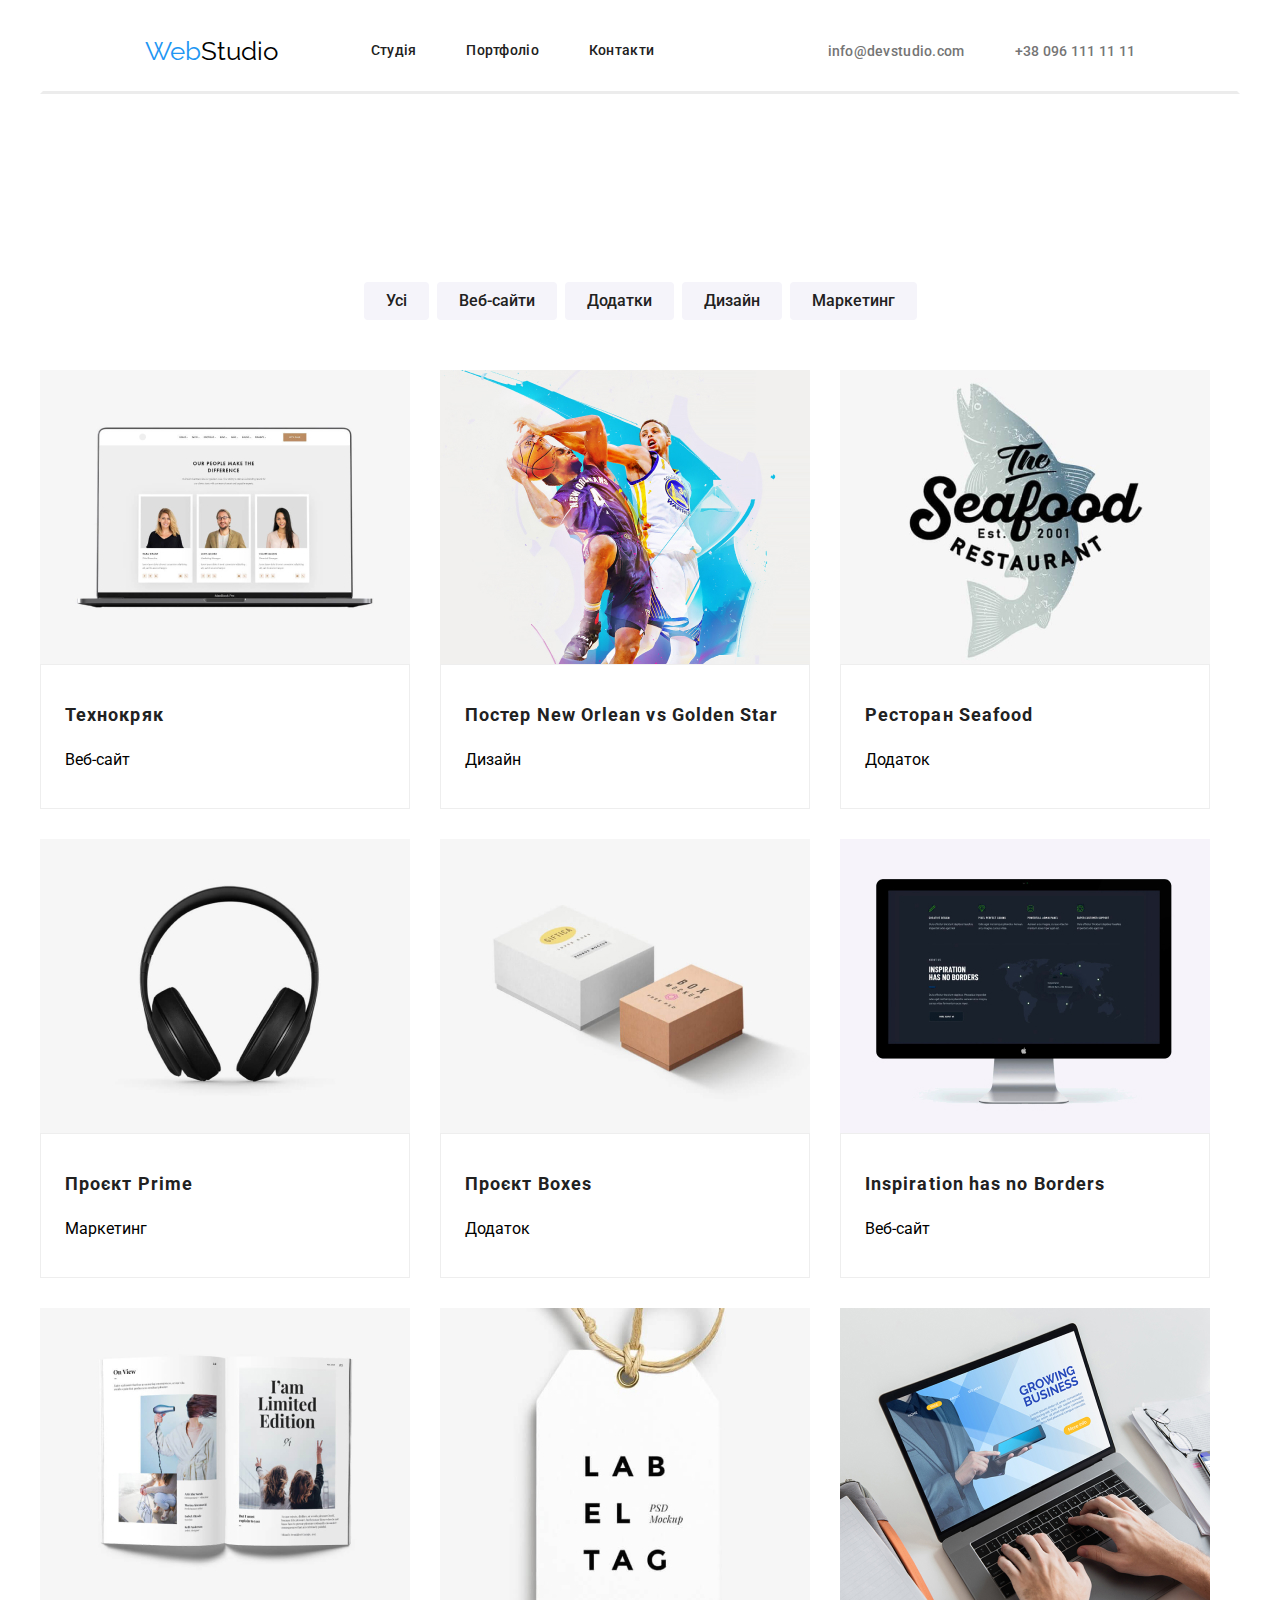
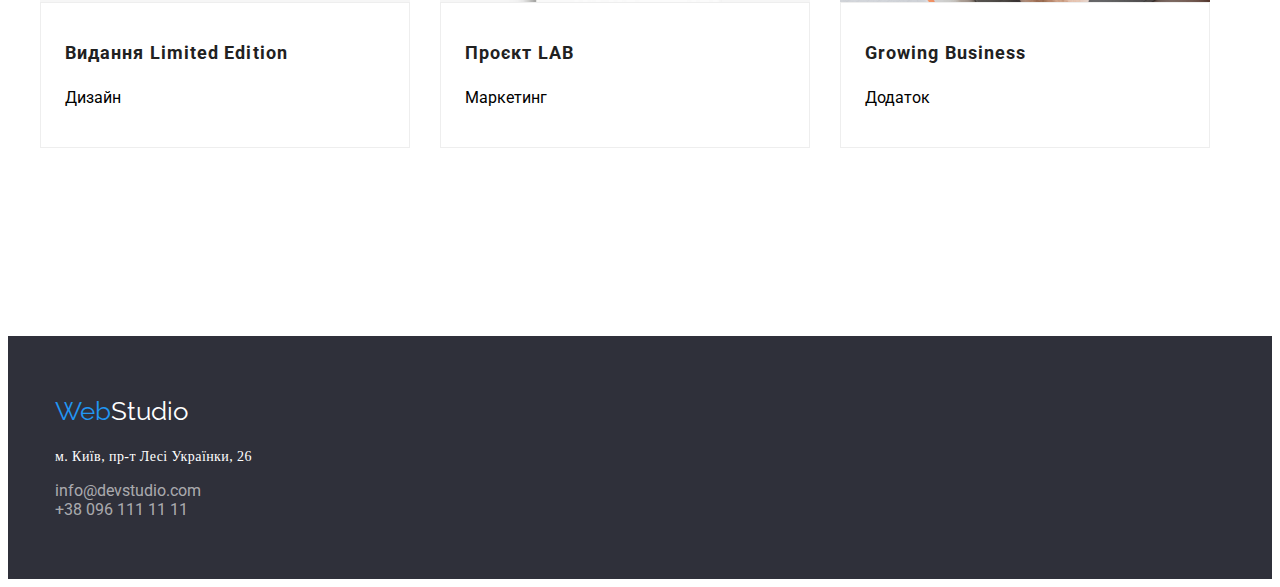
==== commit 58de7df8: "Стилізує кнопки" ====
--- a/portfolio.html
+++ b/portfolio.html
@@ -158,7 +158,7 @@
                 alt="Видання Limited Edition"
               />
               <div class="projects-description">
-                <h2>Видання Limited Edition</h2>
+                <h2 class="projects-title">Видання Limited Edition</h2>
                 <p class="projects-about">Дизайн</p>
               </div>
             </li>
--- a/css/styles.css
+++ b/css/styles.css
@@ -342,9 +342,9 @@
 }
 
 .header-portfolio {
-    border-bottom: 1px;
+    border-color: transparent;
+    border-bottom-color: #ECECEC;
     border-style:solid;
-    border-color: #ECECEC;
 }
 
 .container-projects {
@@ -365,7 +365,8 @@
     font-family: 'Roboto', sans-serif;
     font-size: 16px;
     line-height: 1.62;
-    letter-spacing: 0.03em;
+    padding: 6px 22px;
+
 }
 
 
@@ -402,6 +403,8 @@
     font-size:18px;
     line-height: 1.71;
     letter-spacing: 00.06em;
+
+    margin-bottom: 4px;
 }
 
 .projects-about {
@@ -414,4 +417,6 @@
    border: 1px;
    border-style:solid;
    border-color: #EEEEEE;
-}
+
+   margin: 0 auto;
+}
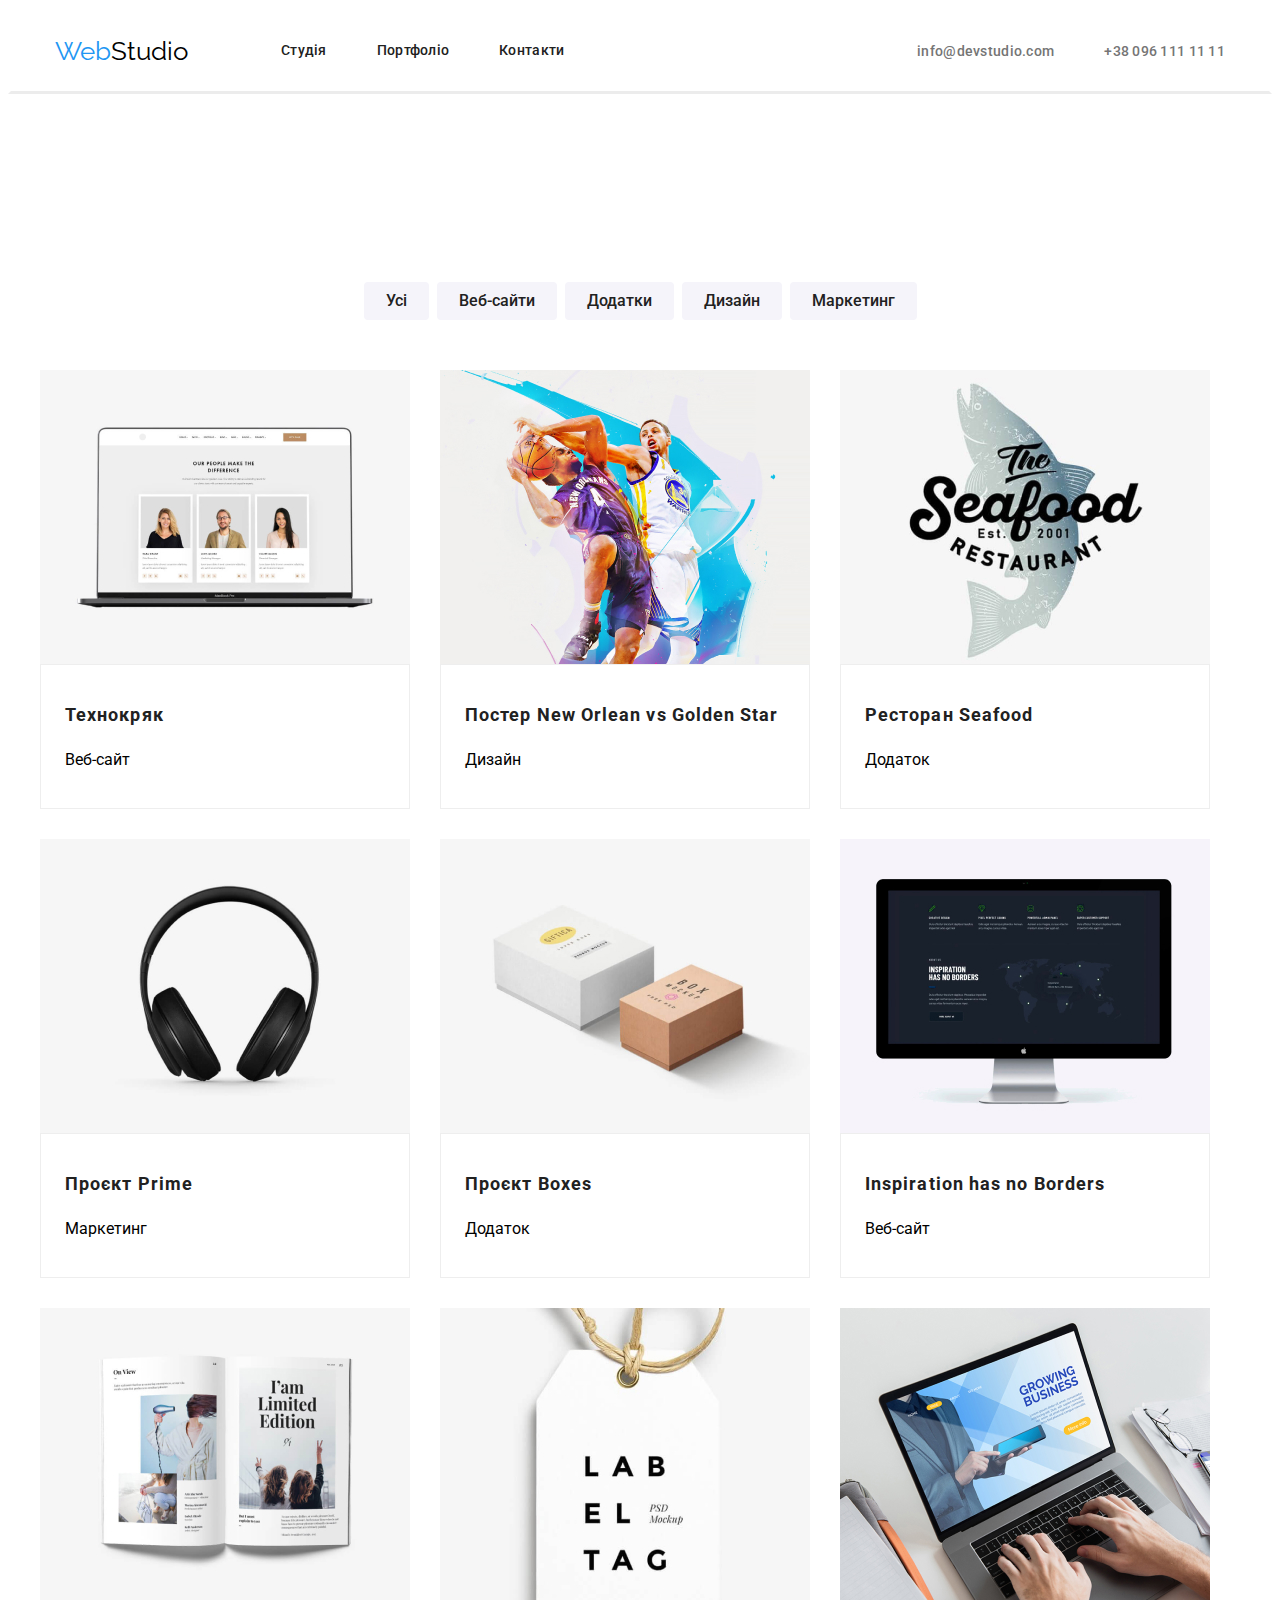
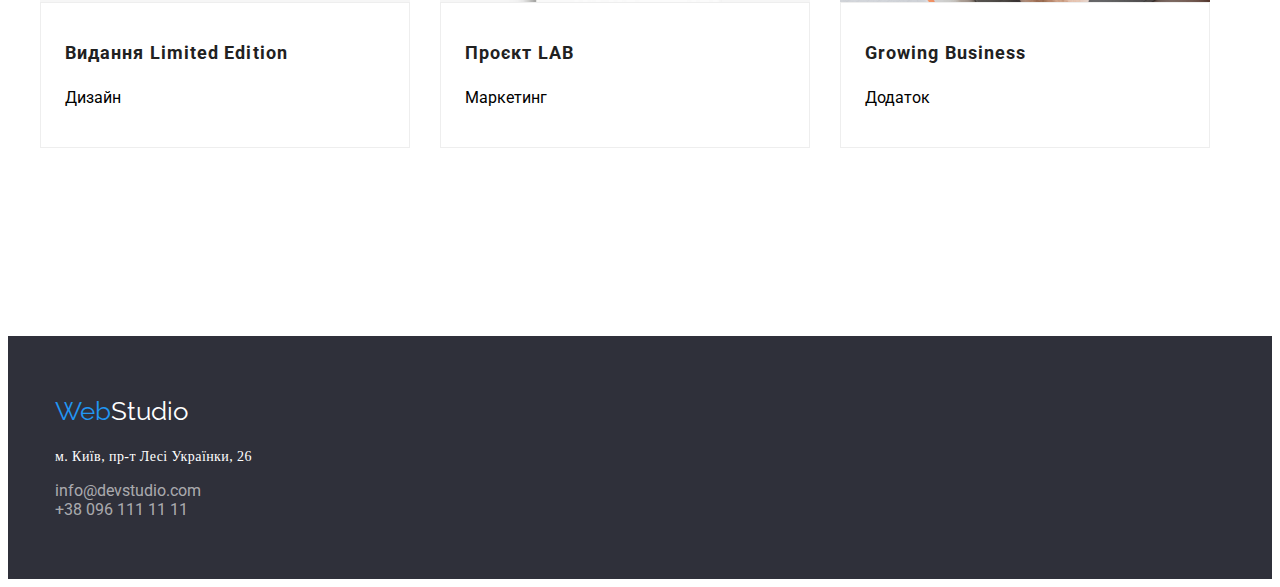
==== commit 53e72f9b: "Вносить правки до футера" ====
--- a/portfolio.html
+++ b/portfolio.html
@@ -65,16 +65,24 @@
               <button class="button button-portfolio" type="button">Усі</button>
             </li>
             <li class="link list">
-              <button class="button button-portfolio" type="button">Веб-сайти</button>
-            </li>
-            <li class="link list">
-              <button class="button button-portfolio" type="button">Додатки</button>
-            </li>
-            <li class="link list">
-              <button class="button button-portfolio" type="button">Дизайн</button>
-            </li>
-            <li class="link list">
-              <button class="button button-portfolio" type="button">Маркетинг</button>
+              <button class="button button-portfolio" type="button">
+                Веб-сайти
+              </button>
+            </li>
+            <li class="link list">
+              <button class="button button-portfolio" type="button">
+                Додатки
+              </button>
+            </li>
+            <li class="link list">
+              <button class="button button-portfolio" type="button">
+                Дизайн
+              </button>
+            </li>
+            <li class="link list">
+              <button class="button button-portfolio" type="button">
+                Маркетинг
+              </button>
             </li>
           </ul>
           <ul class="projects">
@@ -192,16 +200,25 @@
     </main>
     <footer class="footer">
       <div class="container">
-        <a href="" class="link logo footer-logo"
-          ><span class="logo-decorate">Web</span>Studio</a>
+        <a href="" class="link logo footer-logo">
+          <span class="logo-decorate">Web</span>Studio</a
+        >
         <address class="address">
-          <p class="post-address">м. Київ, пр-т Лесі Українки, 26</p>
-          <a href="mailto:info@devstudio.com" class="link address-details"
-            >info@devstudio.com</a
-          ><br />
-          <a href="tel:+380961111111" class="link address-details"
-            >+38 096 111 11 11</a
-          >
+          <ul>
+            <li class="list">
+              <p class="post-address">м. Київ, пр-т Лесі Українки, 26</p>
+            </li>
+            <li class="list">
+              <a href="mailto:info@devstudio.com" class="link address-details"
+                >info@devstudio.com</a
+              >
+            </li>
+            <li class="list">
+              <a href="tel:+380961111111" class="link address-details"
+                >+38 096 111 11 11</a
+              >
+            </li>
+          </ul>
         </address>
       </div>
     </footer>
--- a/css/styles.css
+++ b/css/styles.css
@@ -1,7 +1,7 @@
 /* -------Загальні --------*/
 :root {
     /* Кольори */
---background-primary: #f5f5f5;
+/* --background-primary: #f5f5f5; */
 --background-second: #F5F4FA;
 --background-elements: #2F303A;
 --color-primary: #757575;
@@ -29,6 +29,8 @@
 button {
     cursor: pointer;
     border-radius: 4px;
+
+    font-family: 'Roboto', sans-serif;
 }
 
 address {
@@ -39,7 +41,6 @@
     font-family: 'Roboto', sans-serif;
     font-size: 14px;
 
-    background-color: var(--background-primary);
     color: var(--color-primary);
 
     letter-spacing: 0.03em;
@@ -93,6 +94,12 @@
 }
 /* -----Хедер --- */
 
+.header {
+    border-color: transparent;
+    border-bottom-color: #ECECEC;
+    border-style:solid;
+}
+
 .logo {
     font-family: 'Raleway', sans-serif;
     font-size: 26px;
@@ -107,7 +114,7 @@
 .main-nav {
     display: flex;
     align-items: center;
-    justify-content: space-around;
+    justify-content: space-between;
 }
 
 .nav-list {
@@ -182,6 +189,7 @@
 
     max-width: 696px; 
 
+    margin-top: 0
     margin-left: auto;
     margin-right: auto;
     margin-bottom: 30px;
@@ -198,7 +206,15 @@
 
     width: 216px;
     height: 50px;
-}
+
+    border: 0
+}
+
+.hero-button:hover,
+.hero-button:focus {
+    background: #188CE8
+}
+
 
 /* -----Секція advantages-------*/
 
@@ -220,6 +236,10 @@
      margin-bottom: 10px;
 }
 
+.advantages-main {
+    display: flex; gap: 30px;
+} 
+
 .advantages .advantages-note {
      line-height: 1.71;
 }
@@ -264,6 +284,10 @@
 .team-list {
     display: flex;
     gap: 30px;
+}
+
+.team-icon {
+    background-color: var(--color-white);
 }
 
 .team-title {
@@ -277,6 +301,8 @@
     font-size: 16px;
     line-height: 1.18;
     text-align: center;
+
+    margin-bottom: 9.95px;
 }
 
 .team .team-role {
@@ -284,12 +310,17 @@
     text-align: center;
     line-height: 1.17;
     letter-spacing: 0.03em;
+
+    margin: 0;
+    padding: 0;
 }
 
 .team-description {
     border: 1px;
     border-style:solid;
     border-color: #EEEEEE;
+
+    padding: 29.86px 0 15.93px 0;
 }
 
 .footer {
@@ -341,12 +372,6 @@
     padding: 94px 0;
 }
 
-.header-portfolio {
-    border-color: transparent;
-    border-bottom-color: #ECECEC;
-    border-style:solid;
-}
-
 .container-projects {
     padding: 94px 0;
 }
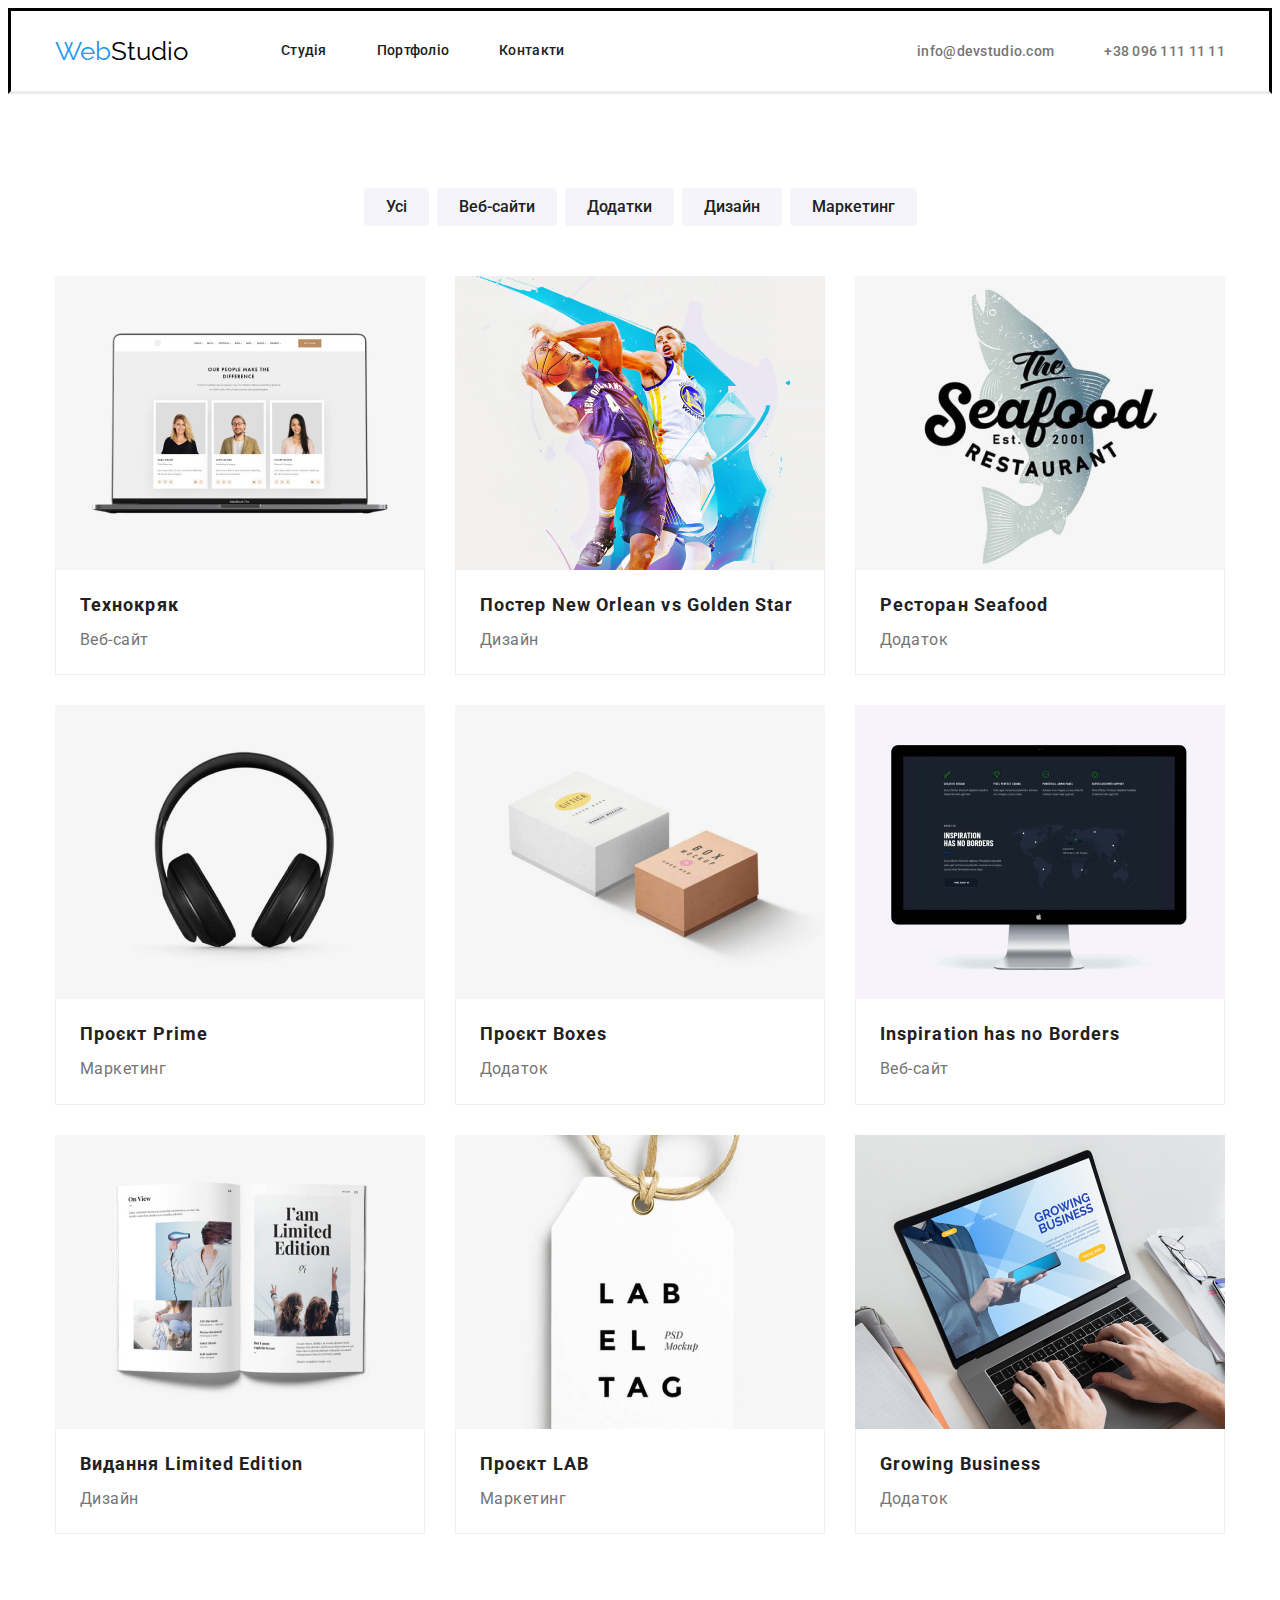
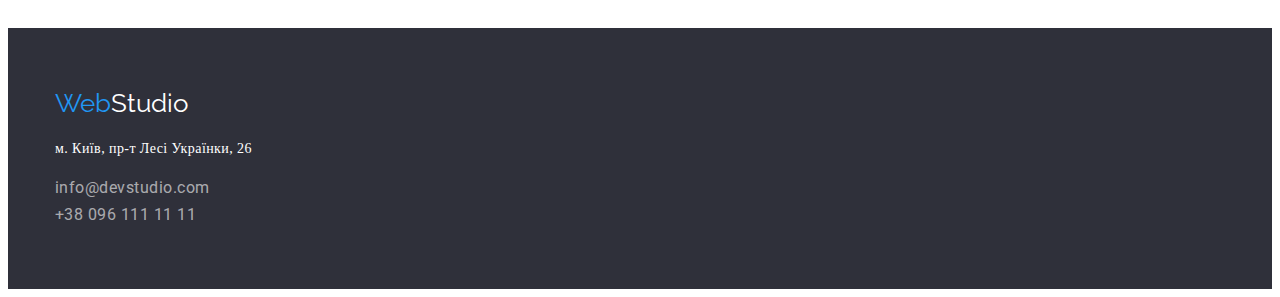
==== commit a022e5ea: "Вносить правки до карток і хедера" ====
--- a/portfolio.html
+++ b/portfolio.html
@@ -209,7 +209,7 @@
               <p class="post-address">м. Київ, пр-т Лесі Українки, 26</p>
             </li>
             <li class="list">
-              <a href="mailto:info@devstudio.com" class="link address-details"
+              <a href="mailto:info@devstudio.com" class="link address-details address-mail"
                 >info@devstudio.com</a
               >
             </li>
--- a/css/styles.css
+++ b/css/styles.css
@@ -95,7 +95,7 @@
 /* -----Хедер --- */
 
 .header {
-    border-color: transparent;
+    /* border-color: transparent; */
     border-bottom-color: #ECECEC;
     border-style:solid;
 }
@@ -179,6 +179,12 @@
 }
 
 .hero-title {
+
+    display: block;
+    text-align: center;
+    margin: 0 auto;
+    margin-bottom: 30px;
+
     color: var(--color-white);
 
     text-transform: uppercase;
@@ -188,11 +194,6 @@
     letter-spacing: 0.06em;
 
     max-width: 696px; 
-
-    margin-top: 0
-    margin-left: auto;
-    margin-right: auto;
-    margin-bottom: 30px;
 }
 
 .hero-button {
@@ -222,7 +223,7 @@
     display: flex;
     gap: 30px;
     margin: 0 auto;
-    padding: 94px 0;
+    padding: 94px 0 0 0;
 }
 
 .advantages .advantages-title {
@@ -252,7 +253,8 @@
     margin: 0 auto;
 }
 
--------Секція Duties------- */
+/* -------Секція Duties-------  */
+
 .duties {
     margin: 0 auto;
     padding: 94px 0;
@@ -273,12 +275,12 @@
 
 .team {
     padding: 94px 0;
+    background-color: var(--background-second);
 }
 
 .container-team {
     padding: 94px 0;
     margin: 0 auto;
-    background-color: var(--background-second);
 }
 
 .team-list {
@@ -293,7 +295,7 @@
 .team-title {
     margin-top: 0;
     margin-bottom: 50px;
-    color: var(--color-grey);
+    color: #212121;
 }
 
 .team .team-name {
@@ -303,6 +305,8 @@
     text-align: center;
 
     margin-bottom: 9.95px;
+
+    color: var(--color-grey);
 }
 
 .team .team-role {
@@ -320,7 +324,7 @@
     border-style:solid;
     border-color: #EEEEEE;
 
-    padding: 29.86px 0 15.93px 0;
+    padding: 30px 0;
 }
 
 .footer {
@@ -347,6 +351,13 @@
 
 .address-details {
     color: rgba(255, 255, 255, 0.6);
+
+    line-height: 1.71;
+    letter-spacing: 0.03em;
+}
+
+.address-mail {
+    margin-bottom: 9px;
 }
 
 /* .buttons-list {
@@ -372,10 +383,6 @@
     padding: 94px 0;
 }
 
-.container-projects {
-    padding: 94px 0;
-}
-
 .buttons-list {
     display: flex;
     justify-content: center;
@@ -391,9 +398,7 @@
     font-size: 16px;
     line-height: 1.62;
     padding: 6px 22px;
-
-}
-
+}
 
 .button-portfolio:focus,
 .button-portfolio:hover {
@@ -407,7 +412,7 @@
 } 
 
 .projects .projects-list {
-    width: calc((100% - 60px)) / 3) 
+    width: calc((100% - 60px)) / 3); 
     border: 1px;
     margin-right: 30px;
     margin-bottom: 30px;
@@ -427,21 +432,26 @@
     font-weight: 700;
     font-size:18px;
     line-height: 1.71;
-    letter-spacing: 00.06em;
-
+    letter-spacing: 0.06em;
+
+    margin: 0 auto;
     margin-bottom: 4px;
 }
 
 .projects-about {
     font-size: 16px;
-    line-height: 1.6;
+    line-height: 1.86;
+    letter-spacing: 0.03em;
+    margin: 0;
+    padding: 0;
+    color: var(--color-primary);
 }
 
 .projects .projects-description {
    padding: 20px 24px;
-   border: 1px;
-   border-style:solid;
-   border-color: #EEEEEE;
-
    margin: 0 auto;
-}
+
+   border-style: solid;
+   border: solid 1px #EEEEEE;
+   border-top: none;
+}
